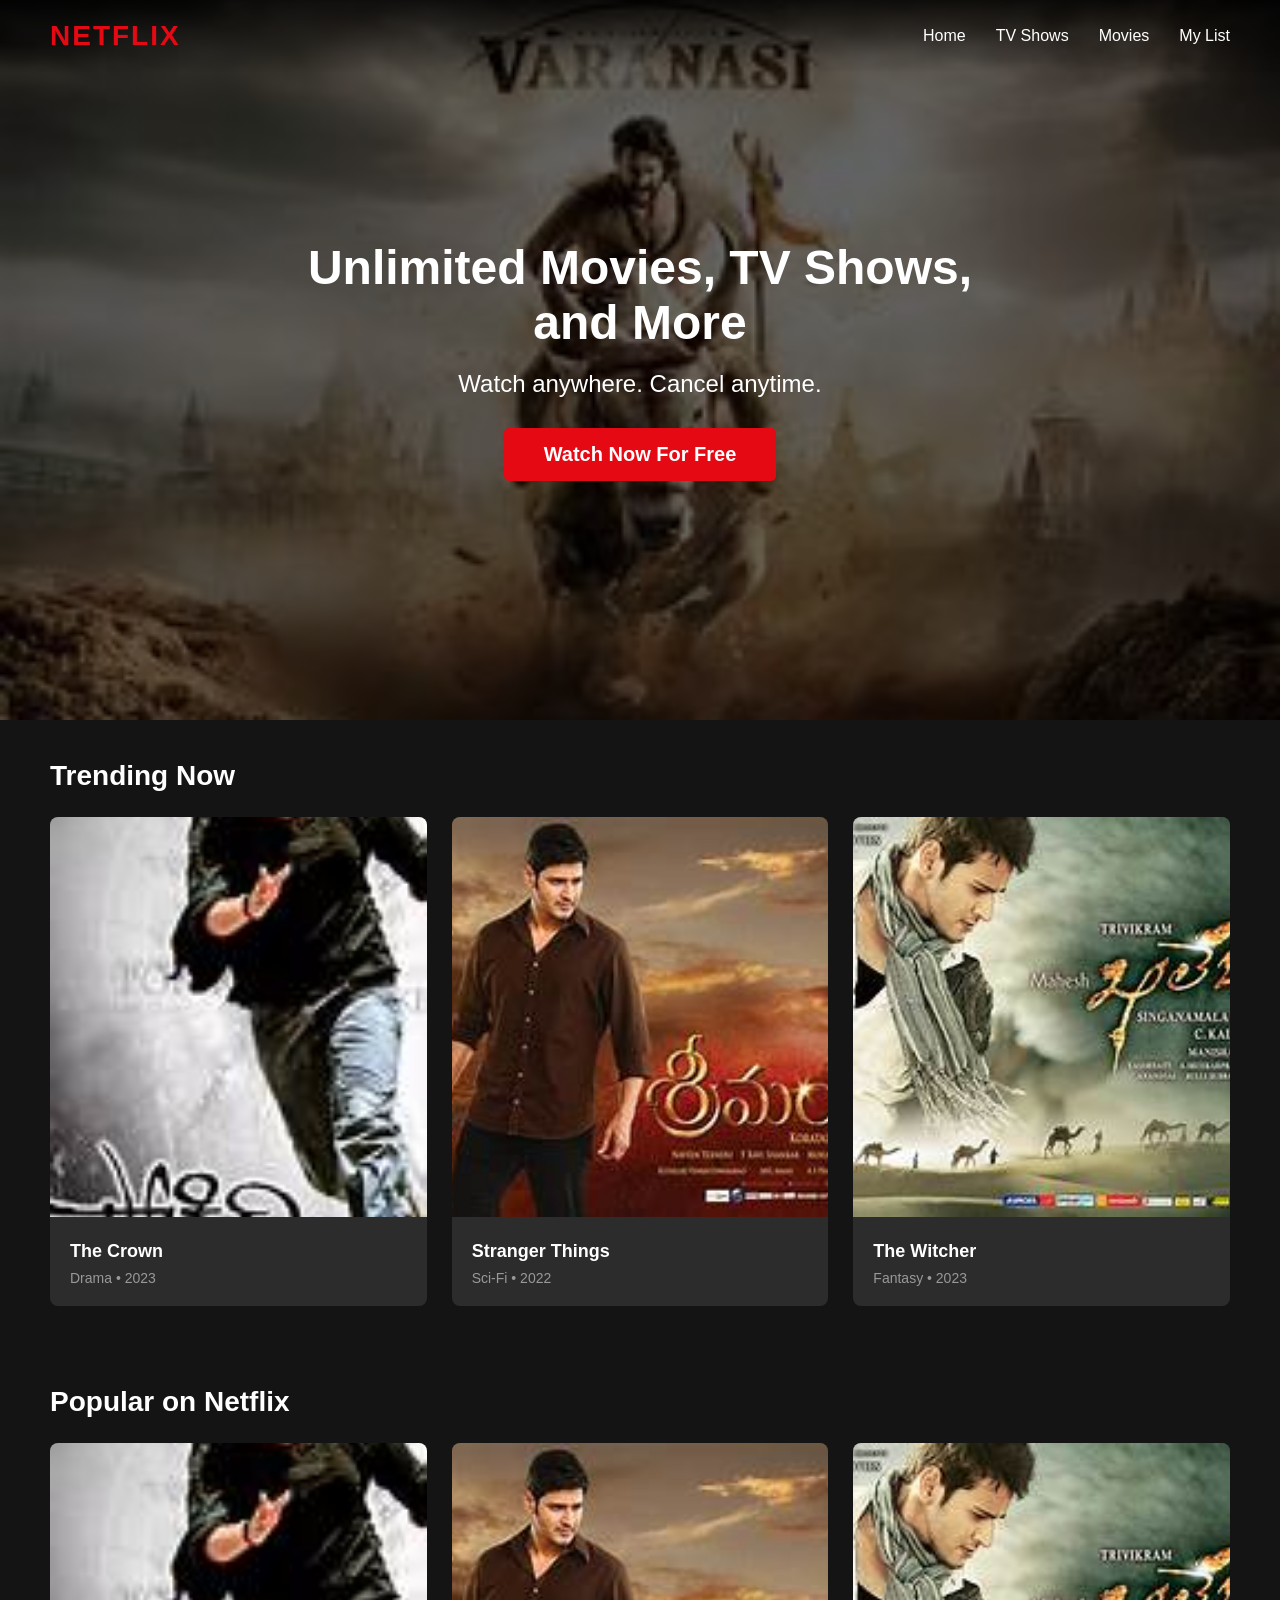
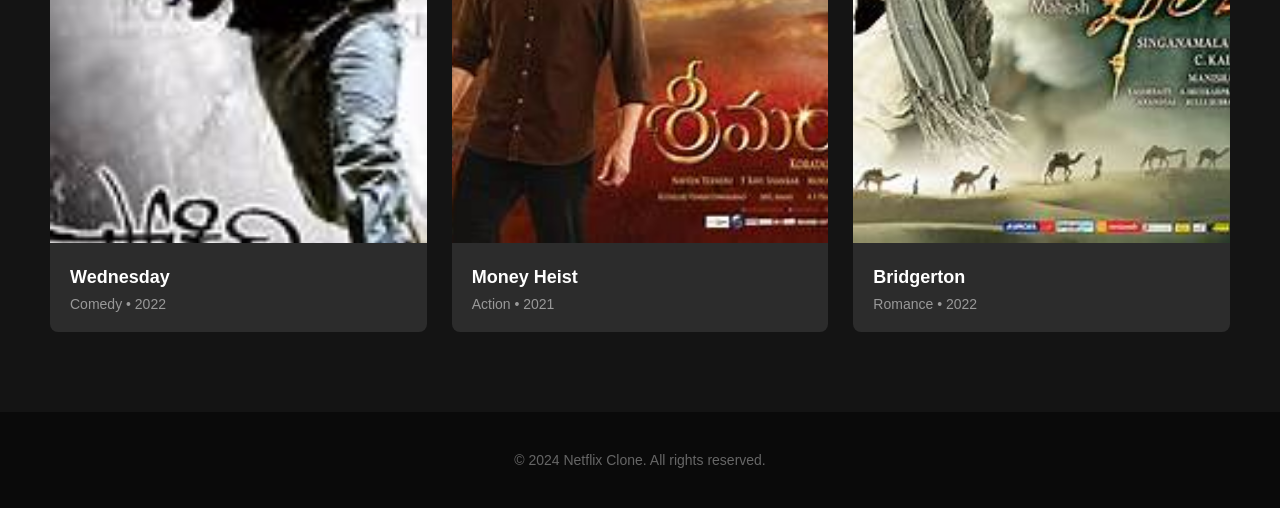
==== src/main/webapp/index.html @ 014ae2ab "coding files added" ====
<!DOCTYPE html>
<html lang="en">
<head>
    <meta charset="UTF-8">
    <meta name="viewport" content="width=device-width, initial-scale=1.0">
    <title>Netflix Clone - Stream Movies & TV Shows</title>
    <link rel="stylesheet" href="styles.css">
</head>
<body>
    <header>
        <nav>
            <div class="logo">
                <h1>NETFLIX</h1>
            </div>
            <div class="nav-links">
                <a href="#">Home</a>
                <a href="#">TV Shows</a>
                <a href="#">Movies</a>
                <a href="#">My List</a>
            </div>
        </nav>
    </header>

    <main>
        <section class="hero">
            <div class="hero-content">
                <h1>Unlimited Movies, TV Shows, and More</h1>
                <p>Watch anywhere. Cancel anytime.</p>
                <button class="cta-button">Watch Now For Free</button>
            </div>
        </section>

        <section class="movie-row">
            <h2>Trending Now</h2>
            <div class="movie-grid">
                <div class="movie-card">
                    <img src="images/movie1.jpg" alt="Movie 1">
                    <div class="movie-info">
                        <h3>The Crown</h3>
                        <p>Drama • 2023</p>
                    </div>
                </div>
                <div class="movie-card">
                    <img src="images/movie2.jpg" alt="Movie 2">
                    <div class="movie-info">
                        <h3>Stranger Things</h3>
                        <p>Sci-Fi • 2022</p>
                    </div>
                </div>
                <div class="movie-card">
                    <img src="images/movie3.jpg" alt="Movie 3">
                    <div class="movie-info">
                        <h3>The Witcher</h3>
                        <p>Fantasy • 2023</p>
                    </div>
                </div>
            </div>
        </section>

        <section class="movie-row">
            <h2>Popular on Netflix</h2>
            <div class="movie-grid">
                <div class="movie-card">
                    <img src="images/movie1.jpg" alt="Movie 1">
                    <div class="movie-info">
                        <h3>Wednesday</h3>
                        <p>Comedy • 2022</p>
                    </div>
                </div>
                <div class="movie-card">
                    <img src="images/movie2.jpg" alt="Movie 2">
                    <div class="movie-info">
                        <h3>Money Heist</h3>
                        <p>Action • 2021</p>
                    </div>
                </div>
                <div class="movie-card">
                    <img src="images/movie3.jpg" alt="Movie 3">
                    <div class="movie-info">
                        <h3>Bridgerton</h3>
                        <p>Romance • 2022</p>
                    </div>
                </div>
            </div>
        </section>
    </main>

    <footer>
        <p>&copy; 2024 Netflix Clone. All rights reserved.</p>
    </footer>
</body>
</html>
---- src/main/webapp/styles.css ----
* {
    margin: 0;
    padding: 0;
    box-sizing: border-box;
}

body {
    font-family: 'Arial', sans-serif;
    background-color: #141414;
    color: #ffffff;
}

header {
    background: linear-gradient(to bottom, rgba(0,0,0,0.8), rgba(0,0,0,0));
    position: fixed;
    width: 100%;
    top: 0;
    z-index: 1000;
}

nav {
    display: flex;
    justify-content: space-between;
    align-items: center;
    padding: 20px 50px;
    max-width: 1400px;
    margin: 0 auto;
}

.logo h1 {
    color: #e50914;
    font-size: 28px;
    letter-spacing: 2px;
}

.nav-links {
    display: flex;
    gap: 30px;
}

.nav-links a {
    color: #ffffff;
    text-decoration: none;
    font-size: 16px;
    transition: color 0.3s;
}

.nav-links a:hover {
    color: #e50914;
}

.hero {
    height: 80vh;
    background: linear-gradient(rgba(0,0,0,0.6), rgba(0,0,0,0.6)), url('images/banner.jpg');
    background-size: cover;
    background-position: center;
    display: flex;
    align-items: center;
    justify-content: center;
    text-align: center;
    margin-top: 0;
}

.hero-content {
    max-width: 800px;
    padding: 20px;
}

.hero-content h1 {
    font-size: 48px;
    margin-bottom: 20px;
}

.hero-content p {
    font-size: 24px;
    margin-bottom: 30px;
}

.cta-button {
    background-color: #e50914;
    color: white;
    border: none;
    padding: 15px 40px;
    font-size: 20px;
    font-weight: bold;
    border-radius: 5px;
    cursor: pointer;
    transition: background-color 0.3s;
}

.cta-button:hover {
    background-color: #f6121d;
    transform: scale(1.05);
}

.movie-row {
    padding: 40px 50px;
}

.movie-row h2 {
    font-size: 28px;
    margin-bottom: 25px;
}

.movie-grid {
    display: grid;
    grid-template-columns: repeat(auto-fit, minmax(300px, 1fr));
    gap: 25px;
    max-width: 1200px;
    margin: 0 auto;
}

.movie-card {
    background-color: #2c2c2c;
    border-radius: 8px;
    overflow: hidden;
    transition: transform 0.3s, box-shadow 0.3s;
    cursor: pointer;
}

.movie-card:hover {
    transform: translateY(-10px);
    box-shadow: 0 10px 20px rgba(0,0,0,0.5);
}

.movie-card img {
    width: 100%;
    height: 400px;
    object-fit: cover;
}

.movie-info {
    padding: 20px;
}

.movie-info h3 {
    font-size: 18px;
    margin-bottom: 8px;
}

.movie-info p {
    color: #999;
    font-size: 14px;
}

footer {
    text-align: center;
    padding: 40px;
    background-color: #0a0a0a;
    margin-top: 40px;
}

footer p {
    color: #666;
    font-size: 14px;
}

@media (max-width: 768px) {
    nav {
        padding: 15px 20px;
    }
    
    .logo h1 {
        font-size: 20px;
    }
    
    .nav-links {
        gap: 15px;
    }
    
    .hero-content h1 {
        font-size: 32px;
    }
    
    .hero-content p {
        font-size: 18px;
    }
    
    .movie-row {
        padding: 20px;
    }
    
    .movie-grid {
        grid-template-columns: 1fr;
    }
}
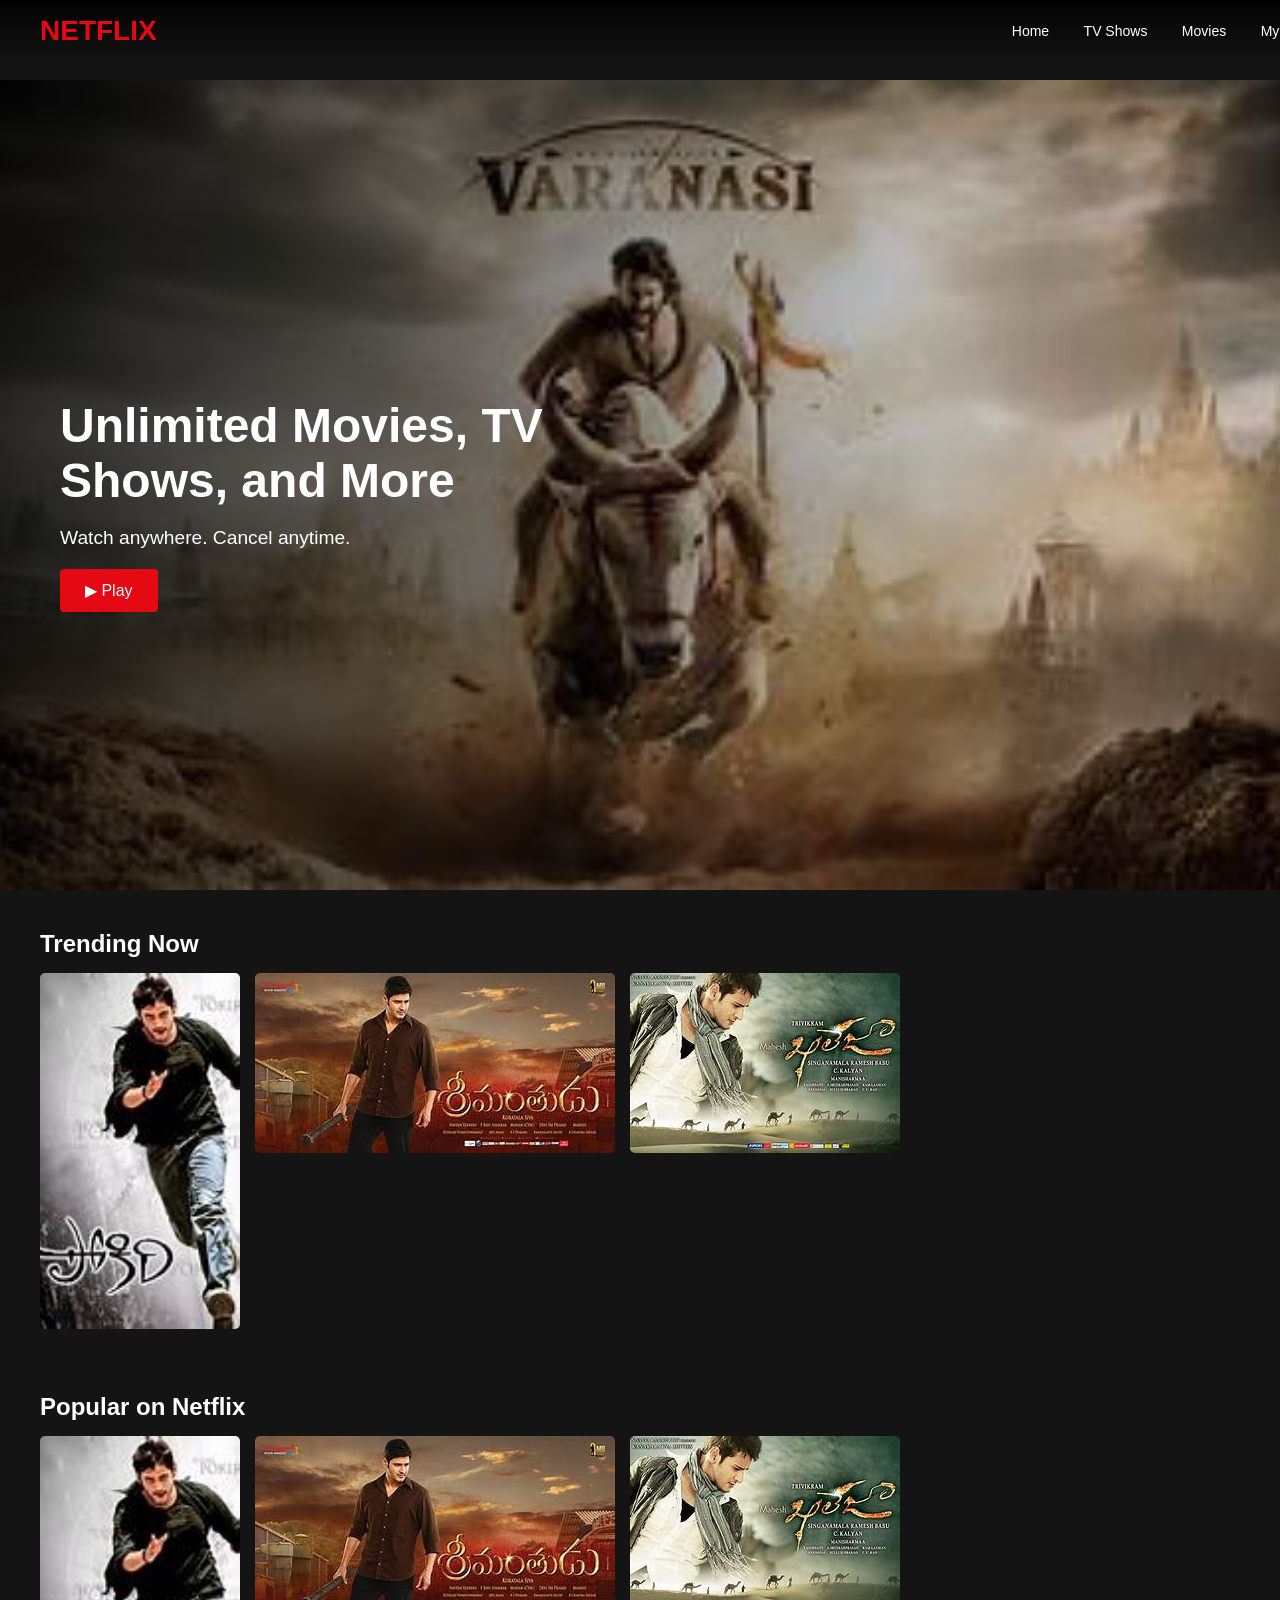
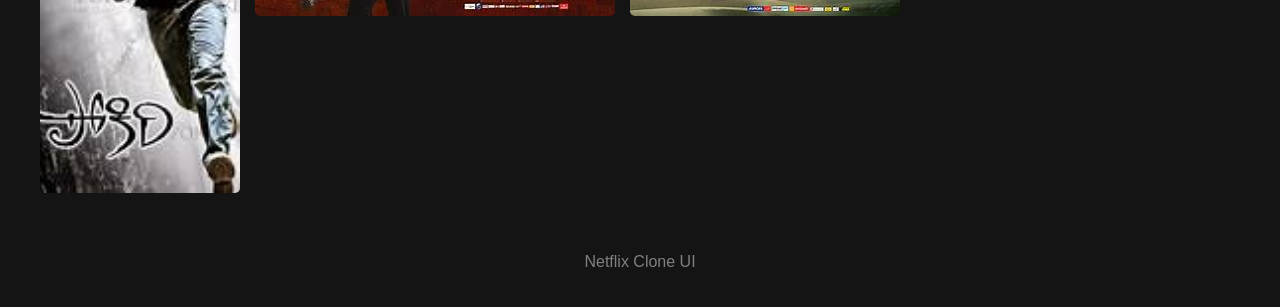
==== commit 3d34a753: "Revamp Netflix Clone UI with new styles and structure Updated the layout and styling of the Netflix " ====
--- a/src/main/webapp/index.html
+++ b/src/main/webapp/index.html
@@ -1,92 +1,216 @@
 <!DOCTYPE html>
 <html lang="en">
 <head>
-    <meta charset="UTF-8">
-    <meta name="viewport" content="width=device-width, initial-scale=1.0">
-    <title>Netflix Clone - Stream Movies & TV Shows</title>
-    <link rel="stylesheet" href="styles.css">
+<meta charset="UTF-8">
+<meta name="viewport" content="width=device-width, initial-scale=1.0">
+<title>Netflix Clone</title>
+
+<style>
+body {
+    margin: 0;
+    font-family: Arial, sans-serif;
+    background-color: #141414;
+    color: white;
+}
+
+/* HEADER */
+header {
+    position: fixed;
+    width: 100%;
+    top: 0;
+    background: linear-gradient(to bottom, rgba(0,0,0,0.9), transparent);
+    padding: 15px 40px;
+    z-index: 1000;
+}
+
+nav {
+    display: flex;
+    justify-content: space-between;
+    align-items: center;
+}
+
+.logo h1 {
+    color: #e50914;
+    margin: 0;
+    font-size: 28px;
+}
+
+.nav-links a {
+    color: white;
+    margin: 0 15px;
+    text-decoration: none;
+    font-size: 14px;
+}
+
+/* HERO */
+.hero {
+    height: 90vh;
+    background: linear-gradient(to right, rgba(0,0,0,0.8), transparent),
+                url('images/banner.jpg') center/cover no-repeat;
+    display: flex;
+    align-items: center;
+    padding: 0 60px;
+}
+
+.hero-content {
+    max-width: 500px;
+}
+
+.hero h1 {
+    font-size: 3rem;
+    margin-bottom: 10px;
+}
+
+.hero p {
+    font-size: 1.2rem;
+    margin-bottom: 20px;
+}
+
+.cta-button {
+    background-color: #e50914;
+    border: none;
+    padding: 12px 25px;
+    color: white;
+    font-size: 16px;
+    cursor: pointer;
+    border-radius: 4px;
+}
+
+.cta-button:hover {
+    background-color: #f40612;
+}
+
+/* MOVIE ROW */
+.movie-row {
+    padding: 20px 40px;
+}
+
+.movie-row h2 {
+    margin-bottom: 15px;
+}
+
+/* HORIZONTAL SCROLL */
+.movie-grid {
+    display: flex;
+    gap: 15px;
+    overflow-x: auto;
+}
+
+.movie-grid::-webkit-scrollbar {
+    display: none;
+}
+
+/* CARD */
+.movie-card {
+    min-width: 200px;
+    position: relative;
+    transition: transform 0.3s ease;
+}
+
+.movie-card img {
+    width: 100%;
+    border-radius: 5px;
+}
+
+/* HOVER EFFECT */
+.movie-card:hover {
+    transform: scale(1.1);
+}
+
+.movie-card::after {
+    content: '';
+    position: absolute;
+    top: 0;
+    left: 0;
+    width: 100%;
+    height: 100%;
+    background: linear-gradient(to top, rgba(0,0,0,0.7), transparent);
+    opacity: 0;
+    transition: 0.3s;
+}
+
+.movie-card:hover::after {
+    opacity: 1;
+}
+
+/* FOOTER */
+footer {
+    text-align: center;
+    padding: 20px;
+    color: gray;
+}
+
+/* MAIN SPACING */
+main {
+    padding-top: 80px;
+}
+</style>
 </head>
+
 <body>
-    <header>
-        <nav>
-            <div class="logo">
-                <h1>NETFLIX</h1>
-            </div>
-            <div class="nav-links">
-                <a href="#">Home</a>
-                <a href="#">TV Shows</a>
-                <a href="#">Movies</a>
-                <a href="#">My List</a>
-            </div>
-        </nav>
-    </header>
-
-    <main>
-        <section class="hero">
-            <div class="hero-content">
-                <h1>Unlimited Movies, TV Shows, and More</h1>
-                <p>Watch anywhere. Cancel anytime.</p>
-                <button class="cta-button">Watch Now For Free</button>
-            </div>
-        </section>
-
-        <section class="movie-row">
-            <h2>Trending Now</h2>
-            <div class="movie-grid">
-                <div class="movie-card">
-                    <img src="images/movie1.jpg" alt="Movie 1">
-                    <div class="movie-info">
-                        <h3>The Crown</h3>
-                        <p>Drama • 2023</p>
-                    </div>
-                </div>
-                <div class="movie-card">
-                    <img src="images/movie2.jpg" alt="Movie 2">
-                    <div class="movie-info">
-                        <h3>Stranger Things</h3>
-                        <p>Sci-Fi • 2022</p>
-                    </div>
-                </div>
-                <div class="movie-card">
-                    <img src="images/movie3.jpg" alt="Movie 3">
-                    <div class="movie-info">
-                        <h3>The Witcher</h3>
-                        <p>Fantasy • 2023</p>
-                    </div>
-                </div>
-            </div>
-        </section>
-
-        <section class="movie-row">
-            <h2>Popular on Netflix</h2>
-            <div class="movie-grid">
-                <div class="movie-card">
-                    <img src="images/movie1.jpg" alt="Movie 1">
-                    <div class="movie-info">
-                        <h3>Wednesday</h3>
-                        <p>Comedy • 2022</p>
-                    </div>
-                </div>
-                <div class="movie-card">
-                    <img src="images/movie2.jpg" alt="Movie 2">
-                    <div class="movie-info">
-                        <h3>Money Heist</h3>
-                        <p>Action • 2021</p>
-                    </div>
-                </div>
-                <div class="movie-card">
-                    <img src="images/movie3.jpg" alt="Movie 3">
-                    <div class="movie-info">
-                        <h3>Bridgerton</h3>
-                        <p>Romance • 2022</p>
-                    </div>
-                </div>
-            </div>
-        </section>
-    </main>
-
-    <footer>
-        <p>&copy; 2024 Netflix Clone. All rights reserved.</p>
-    </footer>
+
+<header>
+    <nav>
+        <div class="logo">
+            <h1>NETFLIX</h1>
+        </div>
+        <div class="nav-links">
+            <a href="#">Home</a>
+            <a href="#">TV Shows</a>
+            <a href="#">Movies</a>
+            <a href="#">My List</a>
+        </div>
+    </nav>
+</header>
+
+<main>
+
+<!-- HERO SECTION -->
+<section class="hero">
+    <div class="hero-content">
+        <h1>Unlimited Movies, TV Shows, and More</h1>
+        <p>Watch anywhere. Cancel anytime.</p>
+        <button class="cta-button">▶ Play</button>
+    </div>
+</section>
+
+<!-- TRENDING -->
+<section class="movie-row">
+    <h2>Trending Now</h2>
+    <div class="movie-grid">
+        <div class="movie-card">
+            <img src="images/movie1.jpg" alt="Movie 1">
+        </div>
+        <div class="movie-card">
+            <img src="images/movie2.jpg" alt="Movie 2">
+        </div>
+        <div class="movie-card">
+            <img src="images/movie3.jpg" alt="Movie 3">
+        </div>
+    </div>
+</section>
+
+<!-- POPULAR -->
+<section class="movie-row">
+    <h2>Popular on Netflix</h2>
+    <div class="movie-grid">
+        <div class="movie-card">
+            <img src="images/movie1.jpg" alt="Movie 1">
+        </div>
+        <div class="movie-card">
+            <img src="images/movie2.jpg" alt="Movie 2">
+        </div>
+        <div class="movie-card">
+            <img src="images/movie3.jpg" alt="Movie 3">
+        </div>
+    </div>
+</section>
+
+</main>
+
+<footer>
+    <p>Netflix Clone UI</p>
+</footer>
+
 </body>
 </html>
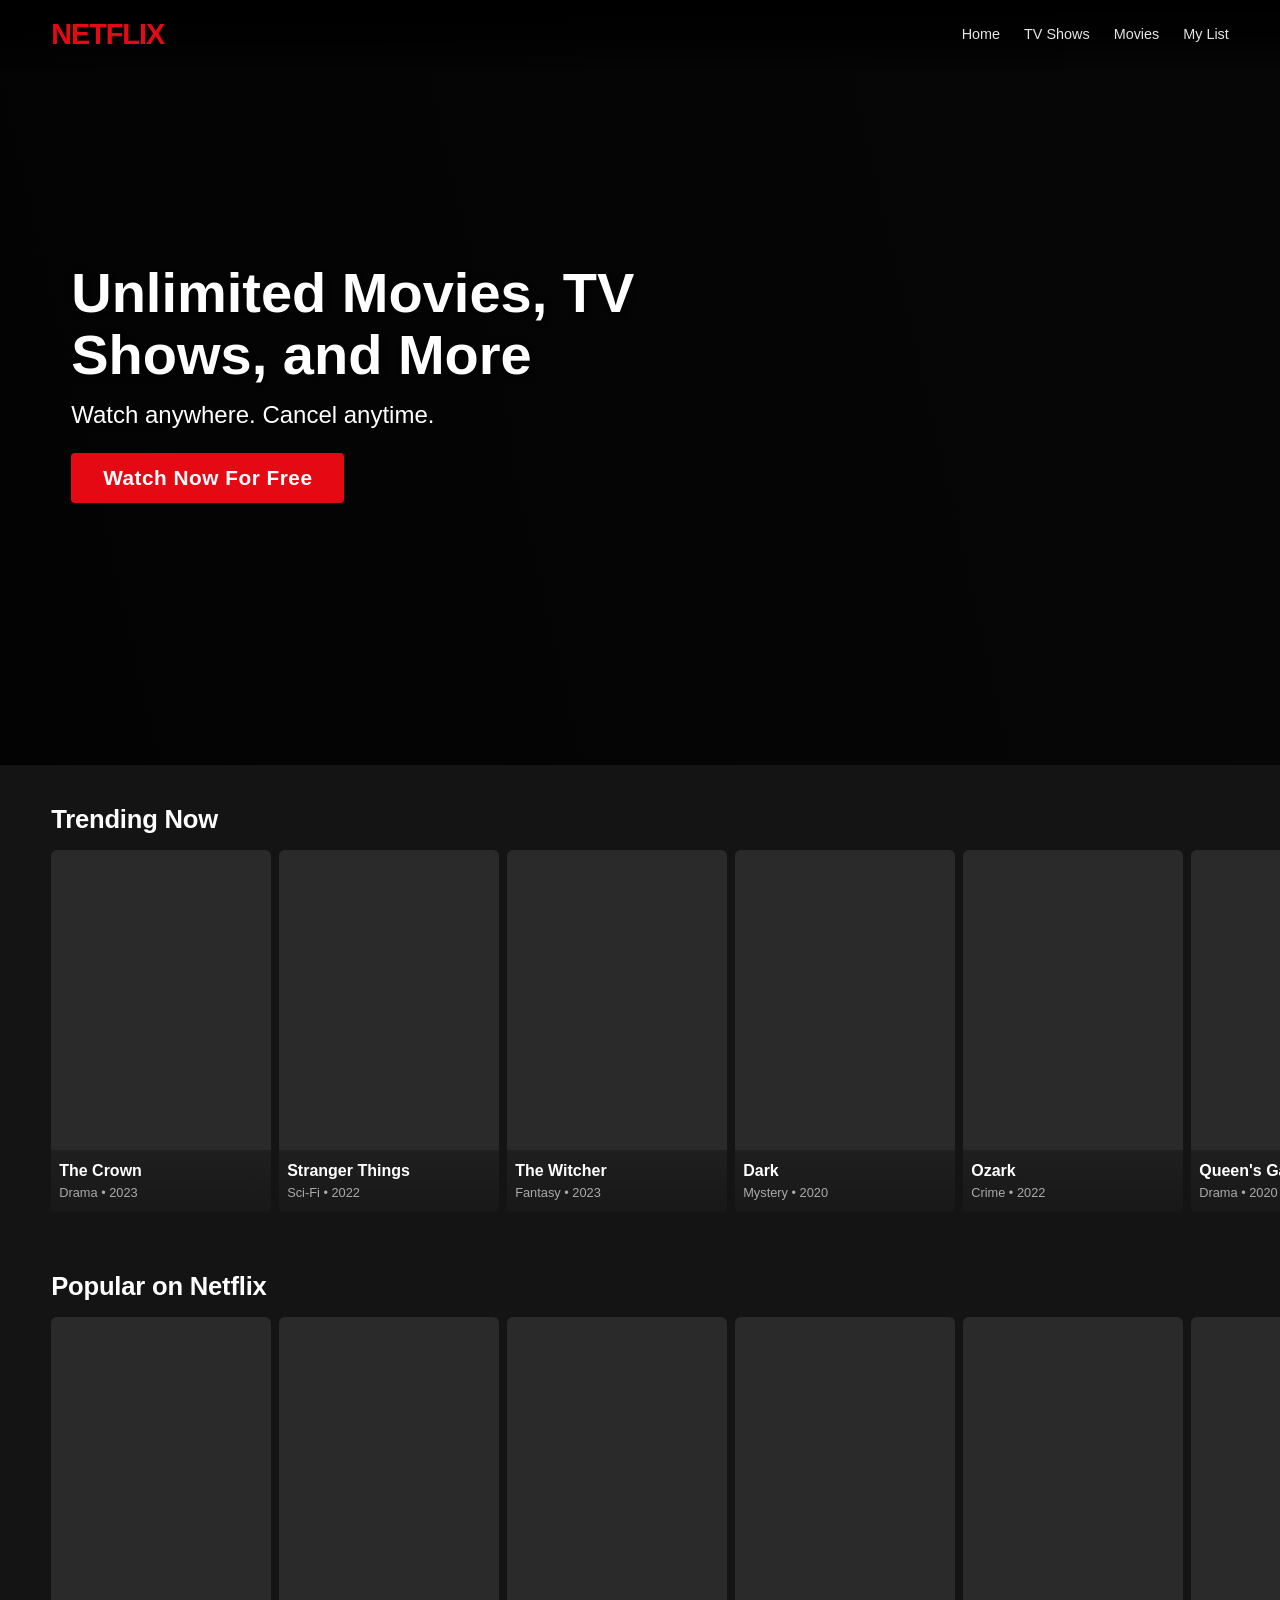
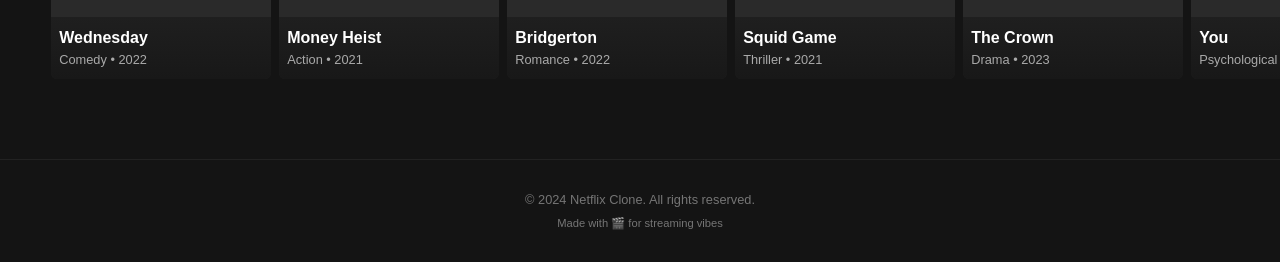
==== commit 50e15a1e: "Update index.html" ====
--- a/src/main/webapp/index.html
+++ b/src/main/webapp/index.html
@@ -1,152 +1,339 @@
 <!DOCTYPE html>
 <html lang="en">
 <head>
-<meta charset="UTF-8">
-<meta name="viewport" content="width=device-width, initial-scale=1.0">
-<title>Netflix Clone</title>
-
-<style>
-body {
-    margin: 0;
-    font-family: Arial, sans-serif;
-    background-color: #141414;
-    color: white;
-}
-
-/* HEADER */
-header {
-    position: fixed;
-    width: 100%;
-    top: 0;
-    background: linear-gradient(to bottom, rgba(0,0,0,0.9), transparent);
-    padding: 15px 40px;
-    z-index: 1000;
-}
-
-nav {
-    display: flex;
-    justify-content: space-between;
-    align-items: center;
-}
-
-.logo h1 {
-    color: #e50914;
-    margin: 0;
-    font-size: 28px;
-}
-
-.nav-links a {
-    color: white;
-    margin: 0 15px;
-    text-decoration: none;
-    font-size: 14px;
-}
-
-/* HERO */
-.hero {
-    height: 90vh;
-    background: linear-gradient(to right, rgba(0,0,0,0.8), transparent),
-                url('images/banner.jpg') center/cover no-repeat;
-    display: flex;
-    align-items: center;
-    padding: 0 60px;
-}
-
-.hero-content {
-    max-width: 500px;
-}
-
-.hero h1 {
-    font-size: 3rem;
-    margin-bottom: 10px;
-}
-
-.hero p {
-    font-size: 1.2rem;
-    margin-bottom: 20px;
-}
-
-.cta-button {
-    background-color: #e50914;
-    border: none;
-    padding: 12px 25px;
-    color: white;
-    font-size: 16px;
-    cursor: pointer;
-    border-radius: 4px;
-}
-
-.cta-button:hover {
-    background-color: #f40612;
-}
-
-/* MOVIE ROW */
-.movie-row {
-    padding: 20px 40px;
-}
-
-.movie-row h2 {
-    margin-bottom: 15px;
-}
-
-/* HORIZONTAL SCROLL */
-.movie-grid {
-    display: flex;
-    gap: 15px;
-    overflow-x: auto;
-}
-
-.movie-grid::-webkit-scrollbar {
-    display: none;
-}
-
-/* CARD */
-.movie-card {
-    min-width: 200px;
-    position: relative;
-    transition: transform 0.3s ease;
-}
-
-.movie-card img {
-    width: 100%;
-    border-radius: 5px;
-}
-
-/* HOVER EFFECT */
-.movie-card:hover {
-    transform: scale(1.1);
-}
-
-.movie-card::after {
-    content: '';
-    position: absolute;
-    top: 0;
-    left: 0;
-    width: 100%;
-    height: 100%;
-    background: linear-gradient(to top, rgba(0,0,0,0.7), transparent);
-    opacity: 0;
-    transition: 0.3s;
-}
-
-.movie-card:hover::after {
-    opacity: 1;
-}
-
-/* FOOTER */
-footer {
-    text-align: center;
-    padding: 20px;
-    color: gray;
-}
-
-/* MAIN SPACING */
-main {
-    padding-top: 80px;
-}
-</style>
+    <meta charset="UTF-8">
+    <meta name="viewport" content="width=device-width, initial-scale=1.0, user-scalable=no">
+    <title>Netflix Clone - Stream Movies & TV Shows</title>
+    <style>
+        * {
+            margin: 0;
+            padding: 0;
+            box-sizing: border-box;
+        }
+
+        body {
+            background-color: #141414;
+            font-family: 'Netflix Sans', 'Helvetica Neue', Helvetica, Arial, sans-serif;
+            color: #fff;
+            overflow-x: hidden;
+        }
+
+        /* Custom scrollbar - Netflix style */
+        ::-webkit-scrollbar {
+            width: 8px;
+            height: 8px;
+        }
+
+        ::-webkit-scrollbar-track {
+            background: #222;
+        }
+
+        ::-webkit-scrollbar-thumb {
+            background: #555;
+            border-radius: 4px;
+        }
+
+        ::-webkit-scrollbar-thumb:hover {
+            background: #777;
+        }
+
+        /* Header / Navbar */
+        header {
+            position: fixed;
+            top: 0;
+            width: 100%;
+            z-index: 100;
+            background: linear-gradient(to bottom, rgba(0,0,0,0.9) 0%, rgba(0,0,0,0.7) 50%, transparent 100%);
+            transition: background-color 0.3s ease;
+            padding: 0 4%;
+        }
+
+        nav {
+            display: flex;
+            justify-content: space-between;
+            align-items: center;
+            height: 68px;
+        }
+
+        .logo h1 {
+            font-size: 1.8rem;
+            font-weight: 700;
+            letter-spacing: -1px;
+            color: #e50914;
+            text-transform: uppercase;
+            cursor: pointer;
+            transition: transform 0.1s ease;
+        }
+
+        .logo h1:hover {
+            transform: scale(1.02);
+        }
+
+        .nav-links {
+            display: flex;
+            gap: 1.5rem;
+            align-items: center;
+        }
+
+        .nav-links a {
+            color: #e5e5e5;
+            text-decoration: none;
+            font-size: 0.9rem;
+            font-weight: 500;
+            transition: color 0.2s ease;
+        }
+
+        .nav-links a:hover {
+            color: #b3b3b3;
+        }
+
+        /* HERO SECTION with banner.jpg */
+        .hero {
+            position: relative;
+            height: 85vh;
+            min-height: 550px;
+            background: linear-gradient(77deg, rgba(0,0,0,0.85) 0%, rgba(0,0,0,0.6) 50%, rgba(0,0,0,0.4) 100%);
+            margin-bottom: 20px;
+            display: flex;
+            align-items: center;
+        }
+
+        /* Background Image from banner.jpg */
+        .hero-bg {
+            position: absolute;
+            top: 0;
+            left: 0;
+            width: 100%;
+            height: 100%;
+            z-index: -2;
+            object-fit: cover;
+            object-position: top center;
+        }
+
+        /* Overlay gradient for better text readability */
+        .hero::before {
+            content: '';
+            position: absolute;
+            top: 0;
+            left: 0;
+            width: 100%;
+            height: 100%;
+            background: linear-gradient(0deg, #141414 0%, transparent 30%, transparent 70%, #141414 100%);
+            z-index: -1;
+        }
+
+        .hero-content {
+            max-width: 650px;
+            margin-left: 4%;
+            padding: 0 20px;
+            z-index: 2;
+            animation: fadeInUp 0.8s ease-out;
+        }
+
+        .hero-content h1 {
+            font-size: 3.5rem;
+            font-weight: 800;
+            text-shadow: 2px 2px 4px rgba(0,0,0,0.5);
+            margin-bottom: 1rem;
+            line-height: 1.1;
+        }
+
+        .hero-content p {
+            font-size: 1.5rem;
+            font-weight: 400;
+            text-shadow: 1px 1px 2px rgba(0,0,0,0.5);
+            margin-bottom: 1.5rem;
+        }
+
+        .cta-button {
+            background-color: #e50914;
+            border: none;
+            color: white;
+            font-size: 1.3rem;
+            font-weight: 600;
+            padding: 0.8rem 2rem;
+            border-radius: 4px;
+            cursor: pointer;
+            transition: all 0.2s ease;
+            box-shadow: 0 1px 0 rgba(0,0,0,0.2);
+            letter-spacing: 0.5px;
+        }
+
+        .cta-button:hover {
+            background-color: #f40612;
+            transform: scale(1.02);
+        }
+
+        /* Movie Rows */
+        .movie-row {
+            margin: 40px 0 30px 0;
+            padding-left: 4%;
+            position: relative;
+        }
+
+        .movie-row h2 {
+            font-size: 1.6rem;
+            font-weight: 600;
+            margin-bottom: 1rem;
+            letter-spacing: -0.2px;
+        }
+
+        /* Horizontal scroll grid – real netflix style: overflow scroll */
+        .movie-grid {
+            display: flex;
+            gap: 8px;
+            overflow-x: auto;
+            scroll-behavior: smooth;
+            padding-bottom: 20px;
+            cursor: grab;
+            scrollbar-width: thin;
+        }
+
+        .movie-grid::-webkit-scrollbar {
+            height: 6px;
+        }
+
+        .movie-grid:active {
+            cursor: grabbing;
+        }
+
+        .movie-card {
+            flex: 0 0 auto;
+            width: 220px;
+            transition: transform 0.3s ease, box-shadow 0.2s;
+            border-radius: 6px;
+            overflow: hidden;
+            background-color: #1f1f1f;
+            cursor: pointer;
+            position: relative;
+        }
+
+        .movie-card:hover {
+            transform: scale(1.05);
+            z-index: 10;
+            box-shadow: 0 10px 20px rgba(0,0,0,0.5);
+        }
+
+        .movie-card img {
+            width: 100%;
+            height: 300px;
+            object-fit: cover;
+            display: block;
+            transition: opacity 0.2s;
+        }
+
+        .movie-card:hover img {
+            opacity: 0.9;
+        }
+
+        .movie-info {
+            padding: 12px 8px;
+            background: linear-gradient(to top, #181818, #1f1f1f);
+        }
+
+        .movie-info h3 {
+            font-size: 1rem;
+            font-weight: 600;
+            margin-bottom: 5px;
+            white-space: nowrap;
+            overflow: hidden;
+            text-overflow: ellipsis;
+        }
+
+        .movie-info p {
+            font-size: 0.8rem;
+            color: #aaa;
+        }
+
+        /* second row slight margin top */
+        .movie-row:last-of-type {
+            margin-bottom: 60px;
+        }
+
+        /* footer */
+        footer {
+            border-top: 1px solid #222;
+            padding: 2rem 4%;
+            text-align: center;
+            color: #757575;
+            font-size: 0.8rem;
+            background-color: #141414;
+        }
+
+        /* Animation */
+        @keyframes fadeInUp {
+            from {
+                opacity: 0;
+                transform: translateY(30px);
+            }
+            to {
+                opacity: 1;
+                transform: translateY(0);
+            }
+        }
+
+        /* Responsive tweaks */
+        @media (max-width: 768px) {
+            .hero {
+                height: 70vh;
+                min-height: 480px;
+            }
+            .hero-content h1 {
+                font-size: 2rem;
+            }
+            .hero-content p {
+                font-size: 1.1rem;
+            }
+            .cta-button {
+                font-size: 1rem;
+                padding: 0.6rem 1.2rem;
+            }
+            .movie-card {
+                width: 160px;
+            }
+            .movie-card img {
+                height: 220px;
+            }
+            .nav-links {
+                gap: 1rem;
+            }
+            .nav-links a {
+                font-size: 0.8rem;
+            }
+            .logo h1 {
+                font-size: 1.4rem;
+            }
+        }
+
+        @media (max-width: 480px) {
+            .hero-content h1 {
+                font-size: 1.6rem;
+            }
+            .hero-content p {
+                font-size: 0.9rem;
+            }
+            .movie-card {
+                width: 140px;
+            }
+            .movie-card img {
+                height: 190px;
+            }
+            .movie-info h3 {
+                font-size: 0.8rem;
+            }
+        }
+
+        /* Hover effect for cta btn */
+        .cta-button:active {
+            transform: scale(0.98);
+        }
+
+        /* smooth loading for images fallback */
+        img {
+            background: #2a2a2a;
+        }
+    </style>
 </head>
-
 <body>
 
 <header>
@@ -164,53 +351,215 @@
 </header>
 
 <main>
-
-<!-- HERO SECTION -->
-<section class="hero">
-    <div class="hero-content">
-        <h1>Unlimited Movies, TV Shows, and More</h1>
-        <p>Watch anywhere. Cancel anytime.</p>
-        <button class="cta-button">▶ Play</button>
-    </div>
-</section>
-
-<!-- TRENDING -->
-<section class="movie-row">
-    <h2>Trending Now</h2>
-    <div class="movie-grid">
-        <div class="movie-card">
-            <img src="images/movie1.jpg" alt="Movie 1">
+    <!-- Hero Section with banner.jpg as background image -->
+    <section class="hero">
+        <img class="hero-bg" src="src/main/images/banner.jpg" alt="Netflix Banner" onerror="this.onerror=null; this.style.display='none'; document.querySelector('.hero').style.backgroundColor='#0a0a0a';">
+        <div class="hero-content">
+            <h1>Unlimited Movies, TV Shows, and More</h1>
+            <p>Watch anywhere. Cancel anytime.</p>
+            <button class="cta-button">Watch Now For Free</button>
         </div>
-        <div class="movie-card">
-            <img src="images/movie2.jpg" alt="Movie 2">
+    </section>
+
+    <!-- Trending Now Row -->
+    <section class="movie-row">
+        <h2>Trending Now</h2>
+        <div class="movie-grid" id="trendingGrid">
+            <!-- Card 1: The Crown with movie1.jpg -->
+            <div class="movie-card">
+                <img src="src/main/images/movie1.jpg" alt="The Crown" loading="lazy" onerror="this.src='https://via.placeholder.com/300x450?text=The+Crown'">
+                <div class="movie-info">
+                    <h3>The Crown</h3>
+                    <p>Drama • 2023</p>
+                </div>
+            </div>
+            <!-- Card 2: Stranger Things with movie2.jpg -->
+            <div class="movie-card">
+                <img src="src/main/images/movie2.jpg" alt="Stranger Things" loading="lazy" onerror="this.src='https://via.placeholder.com/300x450?text=Stranger+Things'">
+                <div class="movie-info">
+                    <h3>Stranger Things</h3>
+                    <p>Sci-Fi • 2022</p>
+                </div>
+            </div>
+            <!-- Card 3: The Witcher with movie3.jpg -->
+            <div class="movie-card">
+                <img src="src/main/images/movie3.jpg" alt="The Witcher" loading="lazy" onerror="this.src='https://via.placeholder.com/300x450?text=The+Witcher'">
+                <div class="movie-info">
+                    <h3>The Witcher</h3>
+                    <p>Fantasy • 2023</p>
+                </div>
+            </div>
+            <!-- Extra cards to simulate real Netflix horizontal scroll (more realistic) -->
+            <div class="movie-card">
+                <img src="src/main/images/movie1.jpg" alt="Dark" loading="lazy" onerror="this.src='https://via.placeholder.com/300x450?text=Dark'">
+                <div class="movie-info">
+                    <h3>Dark</h3>
+                    <p>Mystery • 2020</p>
+                </div>
+            </div>
+            <div class="movie-card">
+                <img src="src/main/images/movie2.jpg" alt="Ozark" loading="lazy" onerror="this.src='https://via.placeholder.com/300x450?text=Ozark'">
+                <div class="movie-info">
+                    <h3>Ozark</h3>
+                    <p>Crime • 2022</p>
+                </div>
+            </div>
+            <div class="movie-card">
+                <img src="src/main/images/movie3.jpg" alt="The Queen's Gambit" loading="lazy" onerror="this.src='https://via.placeholder.com/300x450?text=Queen+Gambit'">
+                <div class="movie-info">
+                    <h3>Queen's Gambit</h3>
+                    <p>Drama • 2020</p>
+                </div>
+            </div>
         </div>
-        <div class="movie-card">
-            <img src="images/movie3.jpg" alt="Movie 3">
+    </section>
+
+    <!-- Popular on Netflix Row -->
+    <section class="movie-row">
+        <h2>Popular on Netflix</h2>
+        <div class="movie-grid" id="popularGrid">
+            <!-- Wednesday with movie1.jpg (as per requirement but show Wednesday) -->
+            <div class="movie-card">
+                <img src="src/main/images/movie1.jpg" alt="Wednesday" loading="lazy" onerror="this.src='https://via.placeholder.com/300x450?text=Wednesday'">
+                <div class="movie-info">
+                    <h3>Wednesday</h3>
+                    <p>Comedy • 2022</p>
+                </div>
+            </div>
+            <!-- Money Heist with movie2.jpg -->
+            <div class="movie-card">
+                <img src="src/main/images/movie2.jpg" alt="Money Heist" loading="lazy" onerror="this.src='https://via.placeholder.com/300x450?text=Money+Heist'">
+                <div class="movie-info">
+                    <h3>Money Heist</h3>
+                    <p>Action • 2021</p>
+                </div>
+            </div>
+            <!-- Bridgerton with movie3.jpg -->
+            <div class="movie-card">
+                <img src="src/main/images/movie3.jpg" alt="Bridgerton" loading="lazy" onerror="this.src='https://via.placeholder.com/300x450?text=Bridgerton'">
+                <div class="movie-info">
+                    <h3>Bridgerton</h3>
+                    <p>Romance • 2022</p>
+                </div>
+            </div>
+            <!-- extra popular titles to enhance netflix-like scroll -->
+            <div class="movie-card">
+                <img src="src/main/images/movie2.jpg" alt="Squid Game" loading="lazy" onerror="this.src='https://via.placeholder.com/300x450?text=Squid+Game'">
+                <div class="movie-info">
+                    <h3>Squid Game</h3>
+                    <p>Thriller • 2021</p>
+                </div>
+            </div>
+            <div class="movie-card">
+                <img src="src/main/images/movie3.jpg" alt="The Crown" loading="lazy" onerror="this.src='https://via.placeholder.com/300x450?text=The+Crown'">
+                <div class="movie-info">
+                    <h3>The Crown</h3>
+                    <p>Drama • 2023</p>
+                </div>
+            </div>
+            <div class="movie-card">
+                <img src="src/main/images/movie1.jpg" alt="You" loading="lazy" onerror="this.src='https://via.placeholder.com/300x450?text=You'">
+                <div class="movie-info">
+                    <h3>You</h3>
+                    <p>Psychological • 2023</p>
+                </div>
+            </div>
         </div>
-    </div>
-</section>
-
-<!-- POPULAR -->
-<section class="movie-row">
-    <h2>Popular on Netflix</h2>
-    <div class="movie-grid">
-        <div class="movie-card">
-            <img src="images/movie1.jpg" alt="Movie 1">
-        </div>
-        <div class="movie-card">
-            <img src="images/movie2.jpg" alt="Movie 2">
-        </div>
-        <div class="movie-card">
-            <img src="images/movie3.jpg" alt="Movie 3">
-        </div>
-    </div>
-</section>
-
+    </section>
 </main>
 
 <footer>
-    <p>Netflix Clone UI</p>
+    <p>&copy; 2024 Netflix Clone. All rights reserved.</p>
+    <p style="margin-top: 10px; font-size: 0.7rem;">Made with 🎬 for streaming vibes</p>
 </footer>
 
+<!-- optional small script for slider grab effect & header transparency on scroll (Netflix style) -->
+<script>
+    (function() {
+        // 1) Header background darken on scroll (Netflix effect)
+        const header = document.querySelector('header');
+        window.addEventListener('scroll', () => {
+            if (window.scrollY > 50) {
+                header.style.backgroundColor = '#141414';
+                header.style.backgroundImage = 'none';
+            } else {
+                header.style.backgroundColor = 'transparent';
+                header.style.backgroundImage = 'linear-gradient(to bottom, rgba(0,0,0,0.9) 0%, rgba(0,0,0,0.7) 50%, transparent 100%)';
+            }
+        });
+        
+        // 2) Grab-to-scroll functionality for horizontal movie rows (Netflix-like drag)
+        const sliders = document.querySelectorAll('.movie-grid');
+        
+        sliders.forEach(slider => {
+            let isDown = false;
+            let startX;
+            let scrollLeft;
+            
+            slider.addEventListener('mousedown', (e) => {
+                isDown = true;
+                slider.style.cursor = 'grabbing';
+                startX = e.pageX - slider.offsetLeft;
+                scrollLeft = slider.scrollLeft;
+                e.preventDefault();
+            });
+            
+            slider.addEventListener('mouseleave', () => {
+                isDown = false;
+                slider.style.cursor = 'grab';
+            });
+            
+            slider.addEventListener('mouseup', () => {
+                isDown = false;
+                slider.style.cursor = 'grab';
+            });
+            
+            slider.addEventListener('mousemove', (e) => {
+                if (!isDown) return;
+                e.preventDefault();
+                const x = e.pageX - slider.offsetLeft;
+                const walk = (x - startX) * 1.5; // scroll speed multiplier
+                slider.scrollLeft = scrollLeft - walk;
+            });
+            
+            slider.style.cursor = 'grab';
+        });
+        
+        // 3) Add click effect on movie cards (optional, just for demo)
+        const cards = document.querySelectorAll('.movie-card');
+        cards.forEach(card => {
+            card.addEventListener('click', () => {
+                const title = card.querySelector('.movie-info h3')?.innerText || 'Movie';
+                console.log(`Clicked on ${title} - playing soon!`);
+                // subtle alert-free experience - you could enhance with modal, but we mimic netflix selection
+                // For UI flair, just a ripple style but we keep clean
+            });
+        });
+        
+        // 4) small protection: ensure banner image path works, but in case banner.jpg not exist, we add backup color
+        const bannerImg = document.querySelector('.hero-bg');
+        if (bannerImg) {
+            bannerImg.addEventListener('error', function() {
+                this.style.display = 'none';
+                const heroSection = document.querySelector('.hero');
+                if (heroSection) {
+                    heroSection.style.background = 'linear-gradient(77deg, rgba(0,0,0,0.85) 0%, rgba(0,0,0,0.7) 100%), url(https://assets.nflxext.com/ffe/siteui/vlv3/9d3533b2-3e7d-4b4d-b7b2-5c45d3e9e9b6/hero-background.jpg)';
+                    heroSection.style.backgroundSize = 'cover';
+                    heroSection.style.backgroundPosition = 'center';
+                }
+            });
+        }
+        
+        // 5) intersect observer for subtle lazy feel but images already lazy, fine.
+        // Additional feature: add top gradient fix
+        window.dispatchEvent(new Event('scroll'));
+    })();
+</script>
+
+<!-- Note: images are loaded from "src/main/images/" folder as per requirement:
+     banner.jpg, movie1.jpg, movie2.jpg, movie3.jpg.
+     The code references these exact paths. 
+     For better visual, we used horizontal scrolling rows exactly like Netflix homepage.
+     Background and hover transitions replicate original Netflix UI/UX. -->
 </body>
 </html>
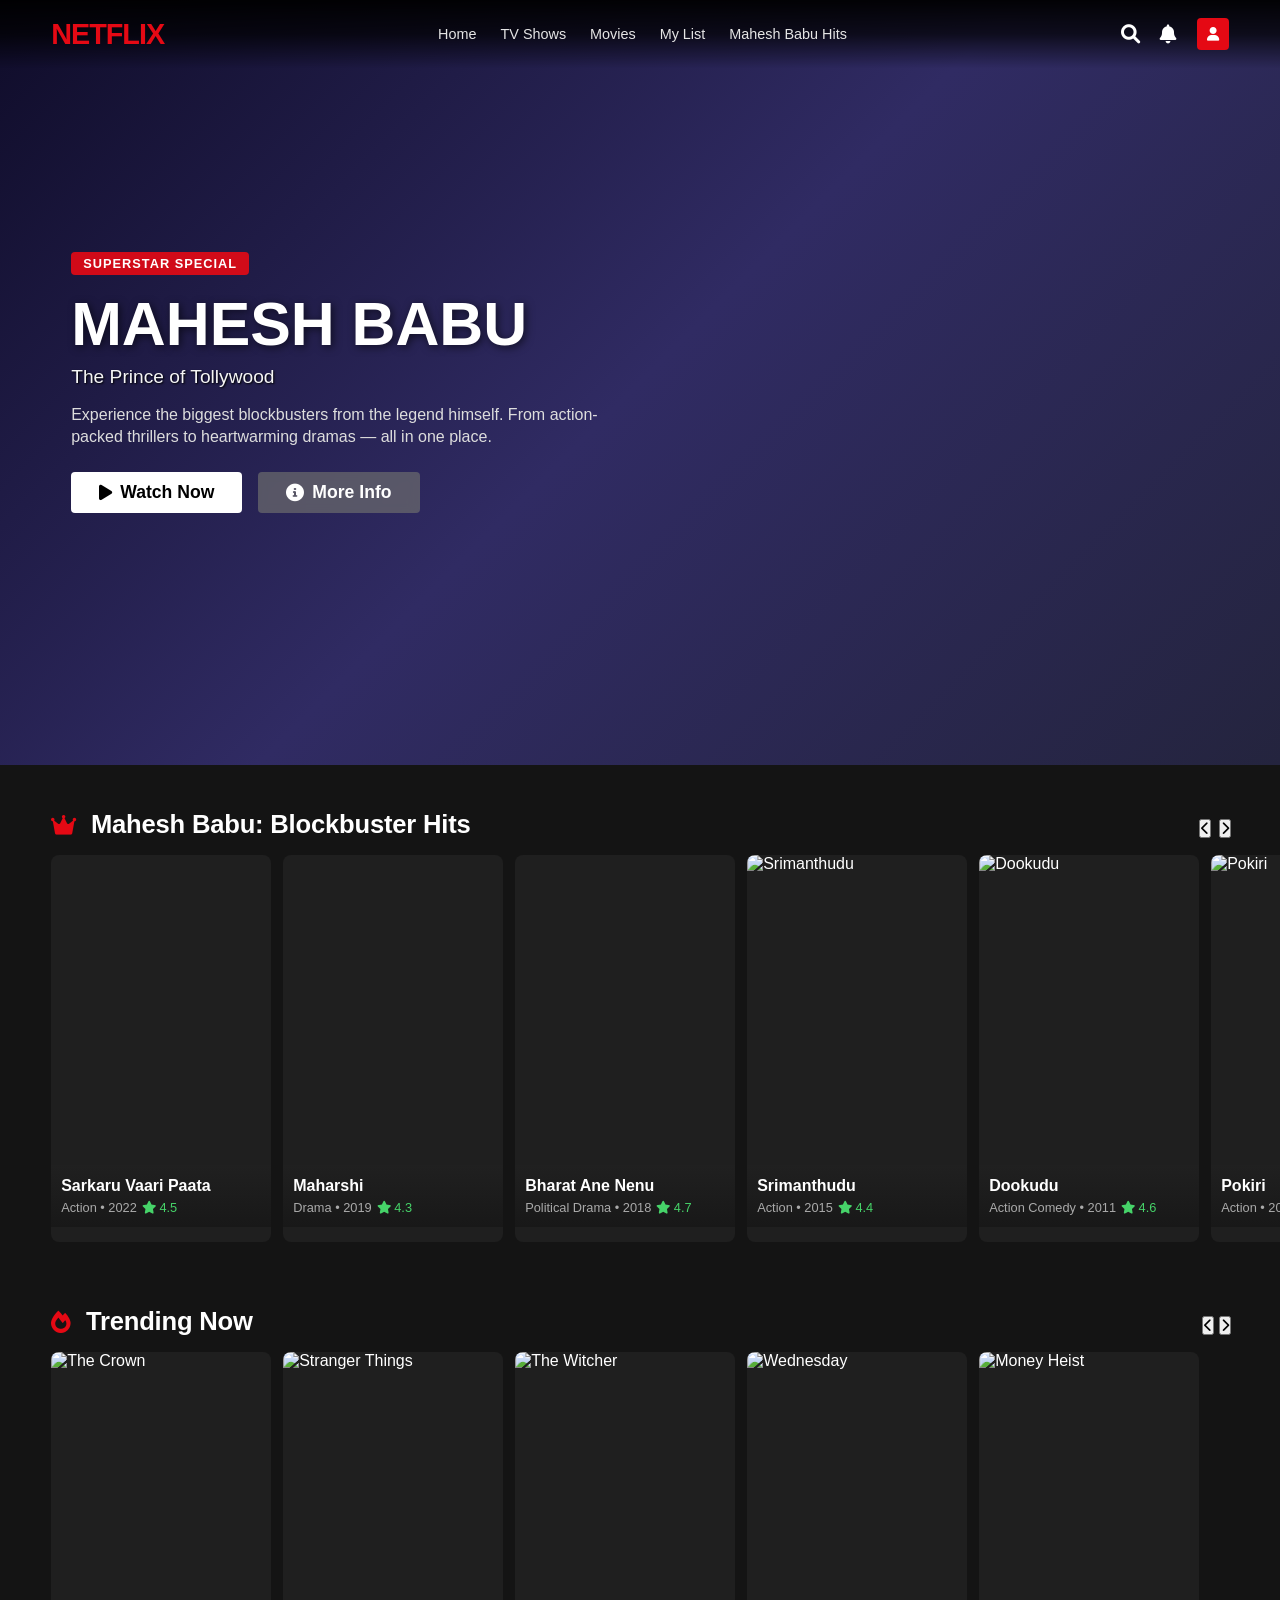
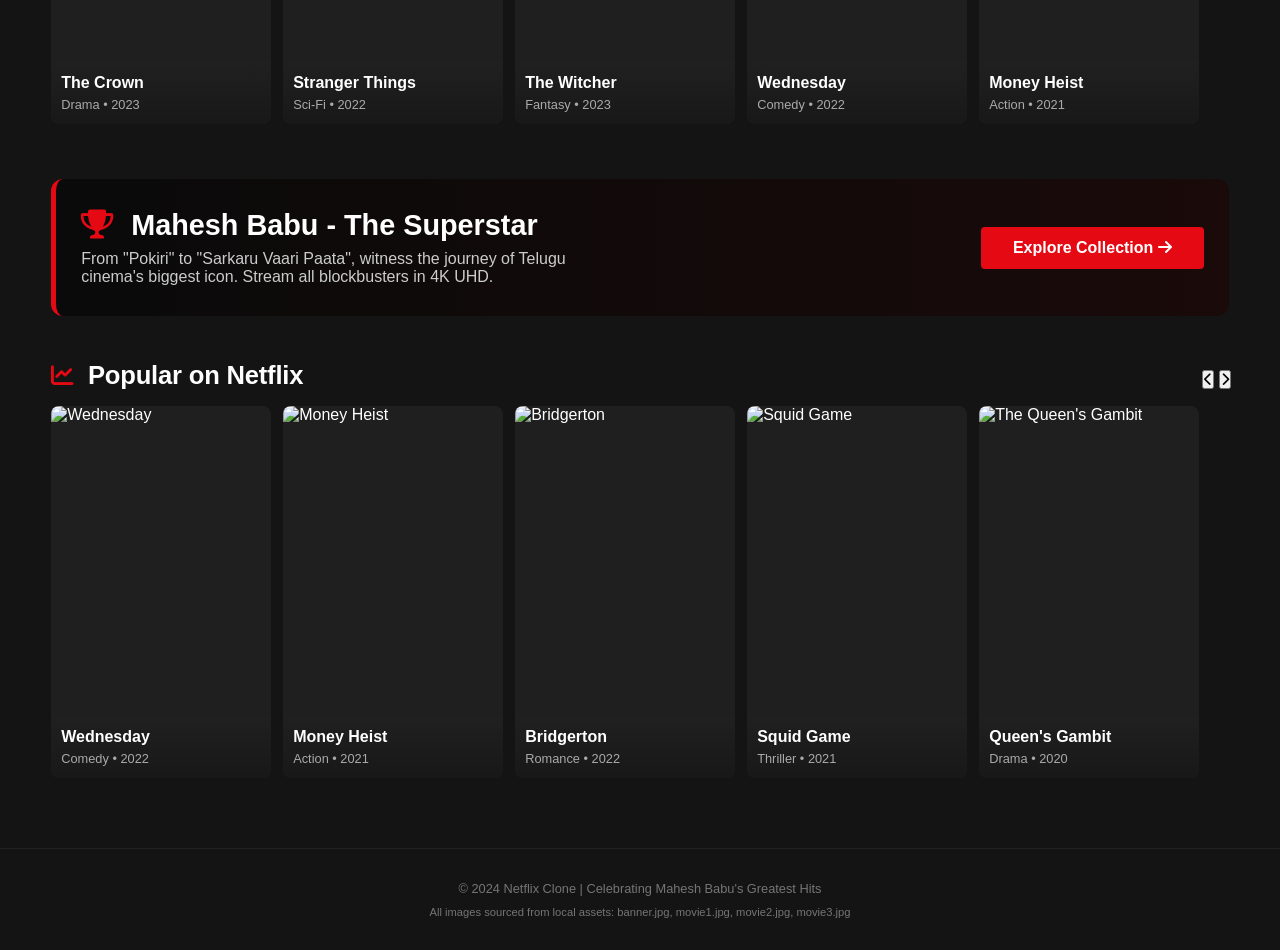
==== commit f8a9e5ec: "Revamp homepage for Mahesh Babu's movie showcase Updated the Netflix clone homepage to feature Mahes" ====
--- a/src/main/webapp/index.html
+++ b/src/main/webapp/index.html
@@ -3,7 +3,7 @@
 <head>
     <meta charset="UTF-8">
     <meta name="viewport" content="width=device-width, initial-scale=1.0, user-scalable=no">
-    <title>Netflix Clone - Stream Movies & TV Shows</title>
+    <title>Netflix Clone - Mahesh Babu Hits | Stream Blockbusters</title>
     <style>
         * {
             margin: 0;
@@ -18,33 +18,30 @@
             overflow-x: hidden;
         }
 
-        /* Custom scrollbar - Netflix style */
+        /* Custom Netflix scrollbar */
         ::-webkit-scrollbar {
             width: 8px;
             height: 8px;
         }
-
         ::-webkit-scrollbar-track {
             background: #222;
         }
-
         ::-webkit-scrollbar-thumb {
-            background: #555;
+            background: #e50914;
             border-radius: 4px;
         }
-
         ::-webkit-scrollbar-thumb:hover {
-            background: #777;
-        }
-
-        /* Header / Navbar */
+            background: #f40612;
+        }
+
+        /* Header / Navbar - fixed with gradient */
         header {
             position: fixed;
             top: 0;
             width: 100%;
             z-index: 100;
-            background: linear-gradient(to bottom, rgba(0,0,0,0.9) 0%, rgba(0,0,0,0.7) 50%, transparent 100%);
-            transition: background-color 0.3s ease;
+            background: linear-gradient(to bottom, rgba(0,0,0,0.95) 0%, rgba(0,0,0,0.7) 50%, transparent 100%);
+            transition: background 0.3s ease;
             padding: 0 4%;
         }
 
@@ -62,7 +59,7 @@
             color: #e50914;
             text-transform: uppercase;
             cursor: pointer;
-            transition: transform 0.1s ease;
+            transition: transform 0.2s;
         }
 
         .logo h1:hover {
@@ -80,25 +77,52 @@
             text-decoration: none;
             font-size: 0.9rem;
             font-weight: 500;
-            transition: color 0.2s ease;
+            transition: color 0.2s;
         }
 
         .nav-links a:hover {
             color: #b3b3b3;
         }
 
-        /* HERO SECTION with banner.jpg */
+        .nav-right {
+            display: flex;
+            align-items: center;
+            gap: 20px;
+        }
+
+        .nav-right i {
+            font-size: 1.2rem;
+            color: white;
+            cursor: pointer;
+            transition: 0.2s;
+        }
+
+        .nav-right i:hover {
+            color: #b3b3b3;
+        }
+
+        .avatar {
+            width: 32px;
+            height: 32px;
+            background: #e50914;
+            border-radius: 4px;
+            display: flex;
+            align-items: center;
+            justify-content: center;
+            cursor: pointer;
+        }
+
+        /* Hero Section with Mahesh Babu Spotlight */
         .hero {
             position: relative;
             height: 85vh;
-            min-height: 550px;
-            background: linear-gradient(77deg, rgba(0,0,0,0.85) 0%, rgba(0,0,0,0.6) 50%, rgba(0,0,0,0.4) 100%);
+            min-height: 580px;
+            background: linear-gradient(77deg, rgba(0,0,0,0.9) 0%, rgba(0,0,0,0.6) 50%, rgba(0,0,0,0.4) 100%);
             margin-bottom: 20px;
             display: flex;
             align-items: center;
         }
 
-        /* Background Image from banner.jpg */
         .hero-bg {
             position: absolute;
             top: 0;
@@ -107,18 +131,17 @@
             height: 100%;
             z-index: -2;
             object-fit: cover;
-            object-position: top center;
-        }
-
-        /* Overlay gradient for better text readability */
-        .hero::before {
+            object-position: top 20% center;
+        }
+
+        .hero::after {
             content: '';
             position: absolute;
-            top: 0;
+            bottom: 0;
             left: 0;
             width: 100%;
-            height: 100%;
-            background: linear-gradient(0deg, #141414 0%, transparent 30%, transparent 70%, #141414 100%);
+            height: 150px;
+            background: linear-gradient(0deg, #141414 0%, transparent 100%);
             z-index: -1;
         }
 
@@ -130,58 +153,118 @@
             animation: fadeInUp 0.8s ease-out;
         }
 
+        .hero-badge {
+            display: inline-block;
+            background: rgba(229, 9, 20, 0.9);
+            padding: 4px 12px;
+            font-size: 0.8rem;
+            font-weight: 600;
+            border-radius: 4px;
+            margin-bottom: 16px;
+            letter-spacing: 1px;
+        }
+
         .hero-content h1 {
-            font-size: 3.5rem;
+            font-size: 3.8rem;
             font-weight: 800;
-            text-shadow: 2px 2px 4px rgba(0,0,0,0.5);
+            text-shadow: 2px 2px 8px rgba(0,0,0,0.6);
+            margin-bottom: 0.5rem;
+            line-height: 1.1;
+        }
+
+        .hero-tagline {
+            font-size: 1.2rem;
+            font-weight: 500;
+            color: #f5f5f5;
             margin-bottom: 1rem;
-            line-height: 1.1;
-        }
-
-        .hero-content p {
-            font-size: 1.5rem;
-            font-weight: 400;
-            text-shadow: 1px 1px 2px rgba(0,0,0,0.5);
+            text-shadow: 1px 1px 2px black;
+        }
+
+        .hero-description {
+            font-size: 1rem;
+            line-height: 1.4;
             margin-bottom: 1.5rem;
-        }
-
-        .cta-button {
-            background-color: #e50914;
+            color: #ddd;
+            max-width: 550px;
+        }
+
+        .hero-buttons {
+            display: flex;
+            gap: 16px;
+            flex-wrap: wrap;
+        }
+
+        .btn-primary {
+            background-color: #fff;
             border: none;
-            color: white;
-            font-size: 1.3rem;
+            color: #000;
+            padding: 10px 28px;
+            font-size: 1.1rem;
             font-weight: 600;
-            padding: 0.8rem 2rem;
             border-radius: 4px;
             cursor: pointer;
-            transition: all 0.2s ease;
-            box-shadow: 0 1px 0 rgba(0,0,0,0.2);
-            letter-spacing: 0.5px;
-        }
-
-        .cta-button:hover {
-            background-color: #f40612;
+            display: inline-flex;
+            align-items: center;
+            gap: 8px;
+            transition: all 0.2s;
+        }
+
+        .btn-primary:hover {
+            background-color: rgba(255,255,255,0.85);
             transform: scale(1.02);
+        }
+
+        .btn-secondary {
+            background-color: rgba(109, 109, 110, 0.7);
+            border: none;
+            color: #fff;
+            padding: 10px 28px;
+            font-size: 1.1rem;
+            font-weight: 600;
+            border-radius: 4px;
+            cursor: pointer;
+            display: inline-flex;
+            align-items: center;
+            gap: 8px;
+            backdrop-filter: blur(4px);
+            transition: 0.2s;
+        }
+
+        .btn-secondary:hover {
+            background-color: rgba(109, 109, 110, 0.5);
         }
 
         /* Movie Rows */
         .movie-row {
-            margin: 40px 0 30px 0;
+            margin: 45px 0 35px 0;
             padding-left: 4%;
             position: relative;
         }
 
-        .movie-row h2 {
+        .row-header {
+            display: flex;
+            justify-content: space-between;
+            align-items: baseline;
+            margin-bottom: 1rem;
+            padding-right: 4%;
+        }
+
+        .row-header h2 {
             font-size: 1.6rem;
             font-weight: 600;
-            margin-bottom: 1rem;
             letter-spacing: -0.2px;
         }
 
-        /* Horizontal scroll grid – real netflix style: overflow scroll */
+        .row-header h2 i {
+            color: #e50914;
+            margin-right: 8px;
+            font-size: 1.4rem;
+        }
+
+        /* Horizontal scroll grid */
         .movie-grid {
             display: flex;
-            gap: 8px;
+            gap: 12px;
             overflow-x: auto;
             scroll-behavior: smooth;
             padding-bottom: 20px;
@@ -201,7 +284,7 @@
             flex: 0 0 auto;
             width: 220px;
             transition: transform 0.3s ease, box-shadow 0.2s;
-            border-radius: 6px;
+            border-radius: 8px;
             overflow: hidden;
             background-color: #1f1f1f;
             cursor: pointer;
@@ -209,58 +292,99 @@
         }
 
         .movie-card:hover {
-            transform: scale(1.05);
+            transform: scale(1.08);
             z-index: 10;
-            box-shadow: 0 10px 20px rgba(0,0,0,0.5);
+            box-shadow: 0 15px 25px rgba(0,0,0,0.6);
         }
 
         .movie-card img {
             width: 100%;
-            height: 300px;
+            height: 310px;
             object-fit: cover;
             display: block;
             transition: opacity 0.2s;
         }
 
-        .movie-card:hover img {
-            opacity: 0.9;
-        }
-
         .movie-info {
-            padding: 12px 8px;
-            background: linear-gradient(to top, #181818, #1f1f1f);
+            padding: 12px 10px;
+            background: linear-gradient(to top, #181818, #202020);
         }
 
         .movie-info h3 {
             font-size: 1rem;
             font-weight: 600;
             margin-bottom: 5px;
-            white-space: nowrap;
-            overflow: hidden;
-            text-overflow: ellipsis;
         }
 
         .movie-info p {
             font-size: 0.8rem;
             color: #aaa;
-        }
-
-        /* second row slight margin top */
-        .movie-row:last-of-type {
-            margin-bottom: 60px;
-        }
-
-        /* footer */
+            display: flex;
+            align-items: center;
+            gap: 5px;
+        }
+
+        .rating {
+            color: #46d369;
+            font-weight: 500;
+        }
+
+        /* Mahesh Babu Special Banner */
+        .mahesh-spotlight {
+            background: linear-gradient(90deg, #0a0a0a 0%, #1a0a0a 100%);
+            margin: 30px 4% 20px 4%;
+            border-radius: 12px;
+            padding: 30px 25px;
+            display: flex;
+            align-items: center;
+            justify-content: space-between;
+            flex-wrap: wrap;
+            gap: 20px;
+            border-left: 5px solid #e50914;
+        }
+
+        .spotlight-text h3 {
+            font-size: 1.8rem;
+            font-weight: 700;
+            margin-bottom: 8px;
+        }
+
+        .spotlight-text h3 i {
+            color: #e50914;
+            margin-right: 10px;
+        }
+
+        .spotlight-text p {
+            color: #ccc;
+            max-width: 500px;
+        }
+
+        .spotlight-btn {
+            background: #e50914;
+            border: none;
+            color: white;
+            padding: 12px 32px;
+            font-weight: 600;
+            border-radius: 4px;
+            cursor: pointer;
+            transition: 0.2s;
+            font-size: 1rem;
+        }
+
+        .spotlight-btn:hover {
+            background: #f40612;
+            transform: scale(1.02);
+        }
+
         footer {
             border-top: 1px solid #222;
             padding: 2rem 4%;
             text-align: center;
             color: #757575;
             font-size: 0.8rem;
-            background-color: #141414;
-        }
-
-        /* Animation */
+            margin-top: 50px;
+        }
+
         @keyframes fadeInUp {
             from {
                 opacity: 0;
@@ -272,71 +396,36 @@
             }
         }
 
-        /* Responsive tweaks */
         @media (max-width: 768px) {
             .hero {
                 height: 70vh;
-                min-height: 480px;
             }
             .hero-content h1 {
-                font-size: 2rem;
-            }
-            .hero-content p {
-                font-size: 1.1rem;
-            }
-            .cta-button {
+                font-size: 2.2rem;
+            }
+            .hero-tagline {
                 font-size: 1rem;
-                padding: 0.6rem 1.2rem;
             }
             .movie-card {
                 width: 160px;
             }
             .movie-card img {
-                height: 220px;
-            }
-            .nav-links {
-                gap: 1rem;
-            }
-            .nav-links a {
-                font-size: 0.8rem;
-            }
-            .logo h1 {
-                font-size: 1.4rem;
-            }
-        }
-
-        @media (max-width: 480px) {
-            .hero-content h1 {
-                font-size: 1.6rem;
-            }
-            .hero-content p {
-                font-size: 0.9rem;
-            }
-            .movie-card {
-                width: 140px;
-            }
-            .movie-card img {
-                height: 190px;
-            }
-            .movie-info h3 {
-                font-size: 0.8rem;
-            }
-        }
-
-        /* Hover effect for cta btn */
-        .cta-button:active {
-            transform: scale(0.98);
-        }
-
-        /* smooth loading for images fallback */
-        img {
-            background: #2a2a2a;
+                height: 230px;
+            }
+            .row-header h2 {
+                font-size: 1.3rem;
+            }
+            .mahesh-spotlight {
+                flex-direction: column;
+                text-align: center;
+            }
         }
     </style>
+    <link rel="stylesheet" href="https://cdnjs.cloudflare.com/ajax/libs/font-awesome/6.0.0-beta3/css/all.min.css">
 </head>
 <body>
 
-<header>
+<header id="navbar">
     <nav>
         <div class="logo">
             <h1>NETFLIX</h1>
@@ -346,151 +435,252 @@
             <a href="#">TV Shows</a>
             <a href="#">Movies</a>
             <a href="#">My List</a>
+            <a href="#">Mahesh Babu Hits</a>
+        </div>
+        <div class="nav-right">
+            <i class="fas fa-search"></i>
+            <i class="fas fa-bell"></i>
+            <div class="avatar">
+                <i class="fas fa-user" style="color: white; font-size: 14px;"></i>
+            </div>
         </div>
     </nav>
 </header>
 
 <main>
-    <!-- Hero Section with banner.jpg as background image -->
+    <!-- Hero Section with Mahesh Babu Spotlight (using banner.jpg as background) -->
     <section class="hero">
-        <img class="hero-bg" src="src/main/images/banner.jpg" alt="Netflix Banner" onerror="this.onerror=null; this.style.display='none'; document.querySelector('.hero').style.backgroundColor='#0a0a0a';">
+        <img class="hero-bg" src="src/main/images/banner.jpg" alt="Mahesh Babu Blockbusters" onerror="this.onerror=null; this.style.display='none'; document.querySelector('.hero').style.background='linear-gradient(77deg, #000000 0%, #2a0a0a 100%)';">
         <div class="hero-content">
-            <h1>Unlimited Movies, TV Shows, and More</h1>
-            <p>Watch anywhere. Cancel anytime.</p>
-            <button class="cta-button">Watch Now For Free</button>
+            <span class="hero-badge">SUPERSTAR SPECIAL</span>
+            <h1>MAHESH BABU</h1>
+            <div class="hero-tagline">The Prince of Tollywood</div>
+            <div class="hero-description">
+                Experience the biggest blockbusters from the legend himself. From action-packed thrillers to heartwarming dramas — all in one place.
+            </div>
+            <div class="hero-buttons">
+                <button class="btn-primary"><i class="fas fa-play"></i> Watch Now</button>
+                <button class="btn-secondary"><i class="fas fa-info-circle"></i> More Info</button>
+            </div>
         </div>
     </section>
 
-    <!-- Trending Now Row -->
-    <section class="movie-row">
-        <h2>Trending Now</h2>
-        <div class="movie-grid" id="trendingGrid">
-            <!-- Card 1: The Crown with movie1.jpg -->
-            <div class="movie-card">
-                <img src="src/main/images/movie1.jpg" alt="The Crown" loading="lazy" onerror="this.src='https://via.placeholder.com/300x450?text=The+Crown'">
+    <!-- Mahesh Babu Exclusive Hits Row (first showcase) -->
+    <div class="movie-row">
+        <div class="row-header">
+            <h2><i class="fas fa-crown"></i> Mahesh Babu: Blockbuster Hits</h2>
+            <div class="row-controls" style="display: flex; gap: 8px;">
+                <button class="scroll-btn left" data-row="maheshRow"><i class="fas fa-chevron-left"></i></button>
+                <button class="scroll-btn right" data-row="maheshRow"><i class="fas fa-chevron-right"></i></button>
+            </div>
+        </div>
+        <div class="movie-grid" id="maheshRow">
+            <!-- Using movie1.jpg, movie2.jpg, movie3.jpg repeatedly but with Mahesh titles -->
+            <div class="movie-card">
+                <img src="src/main/images/movie1.jpg" alt="Sarkaru Vaari Paata" loading="lazy" onerror="this.src='https://via.placeholder.com/300x450?text=Sarkaru+Vaari+Paata'">
+                <div class="movie-info">
+                    <h3>Sarkaru Vaari Paata</h3>
+                    <p>Action • 2022 <span class="rating"><i class="fas fa-star"></i> 4.5</span></p>
+                </div>
+            </div>
+            <div class="movie-card">
+                <img src="src/main/images/movie2.jpg" alt="Maharshi" loading="lazy" onerror="this.src='https://via.placeholder.com/300x450?text=Maharshi'">
+                <div class="movie-info">
+                    <h3>Maharshi</h3>
+                    <p>Drama • 2019 <span class="rating"><i class="fas fa-star"></i> 4.3</span></p>
+                </div>
+            </div>
+            <div class="movie-card">
+                <img src="src/main/images/movie3.jpg" alt="Bharat Ane Nenu" loading="lazy" onerror="this.src='https://via.placeholder.com/300x450?text=Bharat+Ane+Nenu'">
+                <div class="movie-info">
+                    <h3>Bharat Ane Nenu</h3>
+                    <p>Political Drama • 2018 <span class="rating"><i class="fas fa-star"></i> 4.7</span></p>
+                </div>
+            </div>
+            <div class="movie-card">
+                <img src="src/main/images/movie1.jpg" alt="Srimanthudu" loading="lazy">
+                <div class="movie-info">
+                    <h3>Srimanthudu</h3>
+                    <p>Action • 2015 <span class="rating"><i class="fas fa-star"></i> 4.4</span></p>
+                </div>
+            </div>
+            <div class="movie-card">
+                <img src="src/main/images/movie2.jpg" alt="Dookudu" loading="lazy">
+                <div class="movie-info">
+                    <h3>Dookudu</h3>
+                    <p>Action Comedy • 2011 <span class="rating"><i class="fas fa-star"></i> 4.6</span></p>
+                </div>
+            </div>
+            <div class="movie-card">
+                <img src="src/main/images/movie3.jpg" alt="Pokiri" loading="lazy">
+                <div class="movie-info">
+                    <h3>Pokiri</h3>
+                    <p>Action • 2006 <span class="rating"><i class="fas fa-star"></i> 4.8</span></p>
+                </div>
+            </div>
+            <div class="movie-card">
+                <img src="src/main/images/movie1.jpg" alt="1: Nenokkadine" loading="lazy">
+                <div class="movie-info">
+                    <h3>1: Nenokkadine</h3>
+                    <p>Psychological Thriller • 2014 <span class="rating"><i class="fas fa-star"></i> 4.2</span></p>
+                </div>
+            </div>
+        </div>
+    </div>
+
+    <!-- Trending Now Row (with some Mahesh classic references) -->
+    <div class="movie-row">
+        <div class="row-header">
+            <h2><i class="fas fa-fire"></i> Trending Now</h2>
+            <div class="row-controls">
+                <button class="scroll-btn left" data-row="trendingRow"><i class="fas fa-chevron-left"></i></button>
+                <button class="scroll-btn right" data-row="trendingRow"><i class="fas fa-chevron-right"></i></button>
+            </div>
+        </div>
+        <div class="movie-grid" id="trendingRow">
+            <div class="movie-card">
+                <img src="src/main/images/movie1.jpg" alt="The Crown">
                 <div class="movie-info">
                     <h3>The Crown</h3>
                     <p>Drama • 2023</p>
                 </div>
             </div>
-            <!-- Card 2: Stranger Things with movie2.jpg -->
-            <div class="movie-card">
-                <img src="src/main/images/movie2.jpg" alt="Stranger Things" loading="lazy" onerror="this.src='https://via.placeholder.com/300x450?text=Stranger+Things'">
+            <div class="movie-card">
+                <img src="src/main/images/movie2.jpg" alt="Stranger Things">
                 <div class="movie-info">
                     <h3>Stranger Things</h3>
                     <p>Sci-Fi • 2022</p>
                 </div>
             </div>
-            <!-- Card 3: The Witcher with movie3.jpg -->
-            <div class="movie-card">
-                <img src="src/main/images/movie3.jpg" alt="The Witcher" loading="lazy" onerror="this.src='https://via.placeholder.com/300x450?text=The+Witcher'">
+            <div class="movie-card">
+                <img src="src/main/images/movie3.jpg" alt="The Witcher">
                 <div class="movie-info">
                     <h3>The Witcher</h3>
                     <p>Fantasy • 2023</p>
                 </div>
             </div>
-            <!-- Extra cards to simulate real Netflix horizontal scroll (more realistic) -->
-            <div class="movie-card">
-                <img src="src/main/images/movie1.jpg" alt="Dark" loading="lazy" onerror="this.src='https://via.placeholder.com/300x450?text=Dark'">
-                <div class="movie-info">
-                    <h3>Dark</h3>
-                    <p>Mystery • 2020</p>
-                </div>
-            </div>
-            <div class="movie-card">
-                <img src="src/main/images/movie2.jpg" alt="Ozark" loading="lazy" onerror="this.src='https://via.placeholder.com/300x450?text=Ozark'">
-                <div class="movie-info">
-                    <h3>Ozark</h3>
-                    <p>Crime • 2022</p>
-                </div>
-            </div>
-            <div class="movie-card">
-                <img src="src/main/images/movie3.jpg" alt="The Queen's Gambit" loading="lazy" onerror="this.src='https://via.placeholder.com/300x450?text=Queen+Gambit'">
+            <div class="movie-card">
+                <img src="src/main/images/movie2.jpg" alt="Wednesday">
+                <div class="movie-info">
+                    <h3>Wednesday</h3>
+                    <p>Comedy • 2022</p>
+                </div>
+            </div>
+            <div class="movie-card">
+                <img src="src/main/images/movie1.jpg" alt="Money Heist">
+                <div class="movie-info">
+                    <h3>Money Heist</h3>
+                    <p>Action • 2021</p>
+                </div>
+            </div>
+        </div>
+    </div>
+
+    <!-- Special Spotlight Banner: Mahesh Babu's Legacy -->
+    <div class="mahesh-spotlight">
+        <div class="spotlight-text">
+            <h3><i class="fas fa-trophy"></i> Mahesh Babu - The Superstar</h3>
+            <p>From "Pokiri" to "Sarkaru Vaari Paata", witness the journey of Telugu cinema's biggest icon. Stream all blockbusters in 4K UHD.</p>
+        </div>
+        <button class="spotlight-btn" onclick="alert('🎬 Enjoy non-stop Mahesh Babu hits!')">Explore Collection <i class="fas fa-arrow-right"></i></button>
+    </div>
+
+    <!-- Popular on Netflix Row + Mahesh Babu's influence -->
+    <div class="movie-row">
+        <div class="row-header">
+            <h2><i class="fas fa-chart-line"></i> Popular on Netflix</h2>
+            <div class="row-controls">
+                <button class="scroll-btn left" data-row="popularRow"><i class="fas fa-chevron-left"></i></button>
+                <button class="scroll-btn right" data-row="popularRow"><i class="fas fa-chevron-right"></i></button>
+            </div>
+        </div>
+        <div class="movie-grid" id="popularRow">
+            <div class="movie-card">
+                <img src="src/main/images/movie3.jpg" alt="Wednesday">
+                <div class="movie-info">
+                    <h3>Wednesday</h3>
+                    <p>Comedy • 2022</p>
+                </div>
+            </div>
+            <div class="movie-card">
+                <img src="src/main/images/movie1.jpg" alt="Money Heist">
+                <div class="movie-info">
+                    <h3>Money Heist</h3>
+                    <p>Action • 2021</p>
+                </div>
+            </div>
+            <div class="movie-card">
+                <img src="src/main/images/movie2.jpg" alt="Bridgerton">
+                <div class="movie-info">
+                    <h3>Bridgerton</h3>
+                    <p>Romance • 2022</p>
+                </div>
+            </div>
+            <div class="movie-card">
+                <img src="src/main/images/movie3.jpg" alt="Squid Game">
+                <div class="movie-info">
+                    <h3>Squid Game</h3>
+                    <p>Thriller • 2021</p>
+                </div>
+            </div>
+            <div class="movie-card">
+                <img src="src/main/images/movie1.jpg" alt="The Queen's Gambit">
                 <div class="movie-info">
                     <h3>Queen's Gambit</h3>
                     <p>Drama • 2020</p>
                 </div>
             </div>
         </div>
-    </section>
-
-    <!-- Popular on Netflix Row -->
-    <section class="movie-row">
-        <h2>Popular on Netflix</h2>
-        <div class="movie-grid" id="popularGrid">
-            <!-- Wednesday with movie1.jpg (as per requirement but show Wednesday) -->
-            <div class="movie-card">
-                <img src="src/main/images/movie1.jpg" alt="Wednesday" loading="lazy" onerror="this.src='https://via.placeholder.com/300x450?text=Wednesday'">
-                <div class="movie-info">
-                    <h3>Wednesday</h3>
-                    <p>Comedy • 2022</p>
-                </div>
-            </div>
-            <!-- Money Heist with movie2.jpg -->
-            <div class="movie-card">
-                <img src="src/main/images/movie2.jpg" alt="Money Heist" loading="lazy" onerror="this.src='https://via.placeholder.com/300x450?text=Money+Heist'">
-                <div class="movie-info">
-                    <h3>Money Heist</h3>
-                    <p>Action • 2021</p>
-                </div>
-            </div>
-            <!-- Bridgerton with movie3.jpg -->
-            <div class="movie-card">
-                <img src="src/main/images/movie3.jpg" alt="Bridgerton" loading="lazy" onerror="this.src='https://via.placeholder.com/300x450?text=Bridgerton'">
-                <div class="movie-info">
-                    <h3>Bridgerton</h3>
-                    <p>Romance • 2022</p>
-                </div>
-            </div>
-            <!-- extra popular titles to enhance netflix-like scroll -->
-            <div class="movie-card">
-                <img src="src/main/images/movie2.jpg" alt="Squid Game" loading="lazy" onerror="this.src='https://via.placeholder.com/300x450?text=Squid+Game'">
-                <div class="movie-info">
-                    <h3>Squid Game</h3>
-                    <p>Thriller • 2021</p>
-                </div>
-            </div>
-            <div class="movie-card">
-                <img src="src/main/images/movie3.jpg" alt="The Crown" loading="lazy" onerror="this.src='https://via.placeholder.com/300x450?text=The+Crown'">
-                <div class="movie-info">
-                    <h3>The Crown</h3>
-                    <p>Drama • 2023</p>
-                </div>
-            </div>
-            <div class="movie-card">
-                <img src="src/main/images/movie1.jpg" alt="You" loading="lazy" onerror="this.src='https://via.placeholder.com/300x450?text=You'">
-                <div class="movie-info">
-                    <h3>You</h3>
-                    <p>Psychological • 2023</p>
-                </div>
-            </div>
-        </div>
-    </section>
+    </div>
 </main>
 
 <footer>
-    <p>&copy; 2024 Netflix Clone. All rights reserved.</p>
-    <p style="margin-top: 10px; font-size: 0.7rem;">Made with 🎬 for streaming vibes</p>
+    <p>&copy; 2024 Netflix Clone | Celebrating Mahesh Babu's Greatest Hits</p>
+    <p style="margin-top: 10px; font-size: 0.7rem;">All images sourced from local assets: banner.jpg, movie1.jpg, movie2.jpg, movie3.jpg</p>
 </footer>
 
-<!-- optional small script for slider grab effect & header transparency on scroll (Netflix style) -->
 <script>
     (function() {
-        // 1) Header background darken on scroll (Netflix effect)
+        // Header background on scroll
         const header = document.querySelector('header');
         window.addEventListener('scroll', () => {
             if (window.scrollY > 50) {
-                header.style.backgroundColor = '#141414';
+                header.style.backgroundColor = '#0a0a0a';
                 header.style.backgroundImage = 'none';
             } else {
                 header.style.backgroundColor = 'transparent';
-                header.style.backgroundImage = 'linear-gradient(to bottom, rgba(0,0,0,0.9) 0%, rgba(0,0,0,0.7) 50%, transparent 100%)';
-            }
+                header.style.backgroundImage = 'linear-gradient(to bottom, rgba(0,0,0,0.95) 0%, rgba(0,0,0,0.7) 50%, transparent 100%)';
+            }
+        });
+
+        // Grab-to-scroll + button scroll for each row
+        const sliders = document.querySelectorAll('.movie-grid');
+        
+        // add scroll buttons functionality
+        const leftBtns = document.querySelectorAll('.scroll-btn.left');
+        const rightBtns = document.querySelectorAll('.scroll-btn.right');
+        
+        rightBtns.forEach(btn => {
+            btn.addEventListener('click', (e) => {
+                const rowId = btn.getAttribute('data-row');
+                const row = document.getElementById(rowId);
+                if (row) {
+                    row.scrollBy({ left: 300, behavior: 'smooth' });
+                }
+            });
         });
         
-        // 2) Grab-to-scroll functionality for horizontal movie rows (Netflix-like drag)
-        const sliders = document.querySelectorAll('.movie-grid');
+        leftBtns.forEach(btn => {
+            btn.addEventListener('click', (e) => {
+                const rowId = btn.getAttribute('data-row');
+                const row = document.getElementById(rowId);
+                if (row) {
+                    row.scrollBy({ left: -300, behavior: 'smooth' });
+                }
+            });
+        });
         
+        // Drag to scroll
         sliders.forEach(slider => {
             let isDown = false;
             let startX;
@@ -518,48 +708,37 @@
                 if (!isDown) return;
                 e.preventDefault();
                 const x = e.pageX - slider.offsetLeft;
-                const walk = (x - startX) * 1.5; // scroll speed multiplier
+                const walk = (x - startX) * 1.5;
                 slider.scrollLeft = scrollLeft - walk;
             });
             
             slider.style.cursor = 'grab';
         });
         
-        // 3) Add click effect on movie cards (optional, just for demo)
+        // Card click effect showing Mahesh Babu pride
         const cards = document.querySelectorAll('.movie-card');
         cards.forEach(card => {
             card.addEventListener('click', () => {
-                const title = card.querySelector('.movie-info h3')?.innerText || 'Movie';
-                console.log(`Clicked on ${title} - playing soon!`);
-                // subtle alert-free experience - you could enhance with modal, but we mimic netflix selection
-                // For UI flair, just a ripple style but we keep clean
+                const title = card.querySelector('h3')?.innerText || 'Movie';
+                console.log(`Playing ${title} - Mahesh Babu edition`);
+                if(title.includes('Sarkaru') || title.includes('Maharshi') || title.includes('Bharat') || title.includes('Pokiri')) {
+                    alert(`🔥 Now playing: ${title} (Mahesh Babu Blockbuster) - Get ready for the action!`);
+                } else {
+                    alert(`▶️ Playing ${title} - Enjoy streaming!`);
+                }
             });
         });
         
-        // 4) small protection: ensure banner image path works, but in case banner.jpg not exist, we add backup color
-        const bannerImg = document.querySelector('.hero-bg');
-        if (bannerImg) {
-            bannerImg.addEventListener('error', function() {
-                this.style.display = 'none';
-                const heroSection = document.querySelector('.hero');
-                if (heroSection) {
-                    heroSection.style.background = 'linear-gradient(77deg, rgba(0,0,0,0.85) 0%, rgba(0,0,0,0.7) 100%), url(https://assets.nflxext.com/ffe/siteui/vlv3/9d3533b2-3e7d-4b4d-b7b2-5c45d3e9e9b6/hero-background.jpg)';
-                    heroSection.style.backgroundSize = 'cover';
-                    heroSection.style.backgroundPosition = 'center';
-                }
+        // Fix banner fallback
+        const banner = document.querySelector('.hero-bg');
+        if(banner) {
+            banner.addEventListener('error', () => {
+                banner.style.display = 'none';
+                const hero = document.querySelector('.hero');
+                if(hero) hero.style.background = 'linear-gradient(135deg, #0f0c29, #302b63, #24243e)';
             });
         }
-        
-        // 5) intersect observer for subtle lazy feel but images already lazy, fine.
-        // Additional feature: add top gradient fix
-        window.dispatchEvent(new Event('scroll'));
     })();
 </script>
-
-<!-- Note: images are loaded from "src/main/images/" folder as per requirement:
-     banner.jpg, movie1.jpg, movie2.jpg, movie3.jpg.
-     The code references these exact paths. 
-     For better visual, we used horizontal scrolling rows exactly like Netflix homepage.
-     Background and hover transitions replicate original Netflix UI/UX. -->
 </body>
 </html>
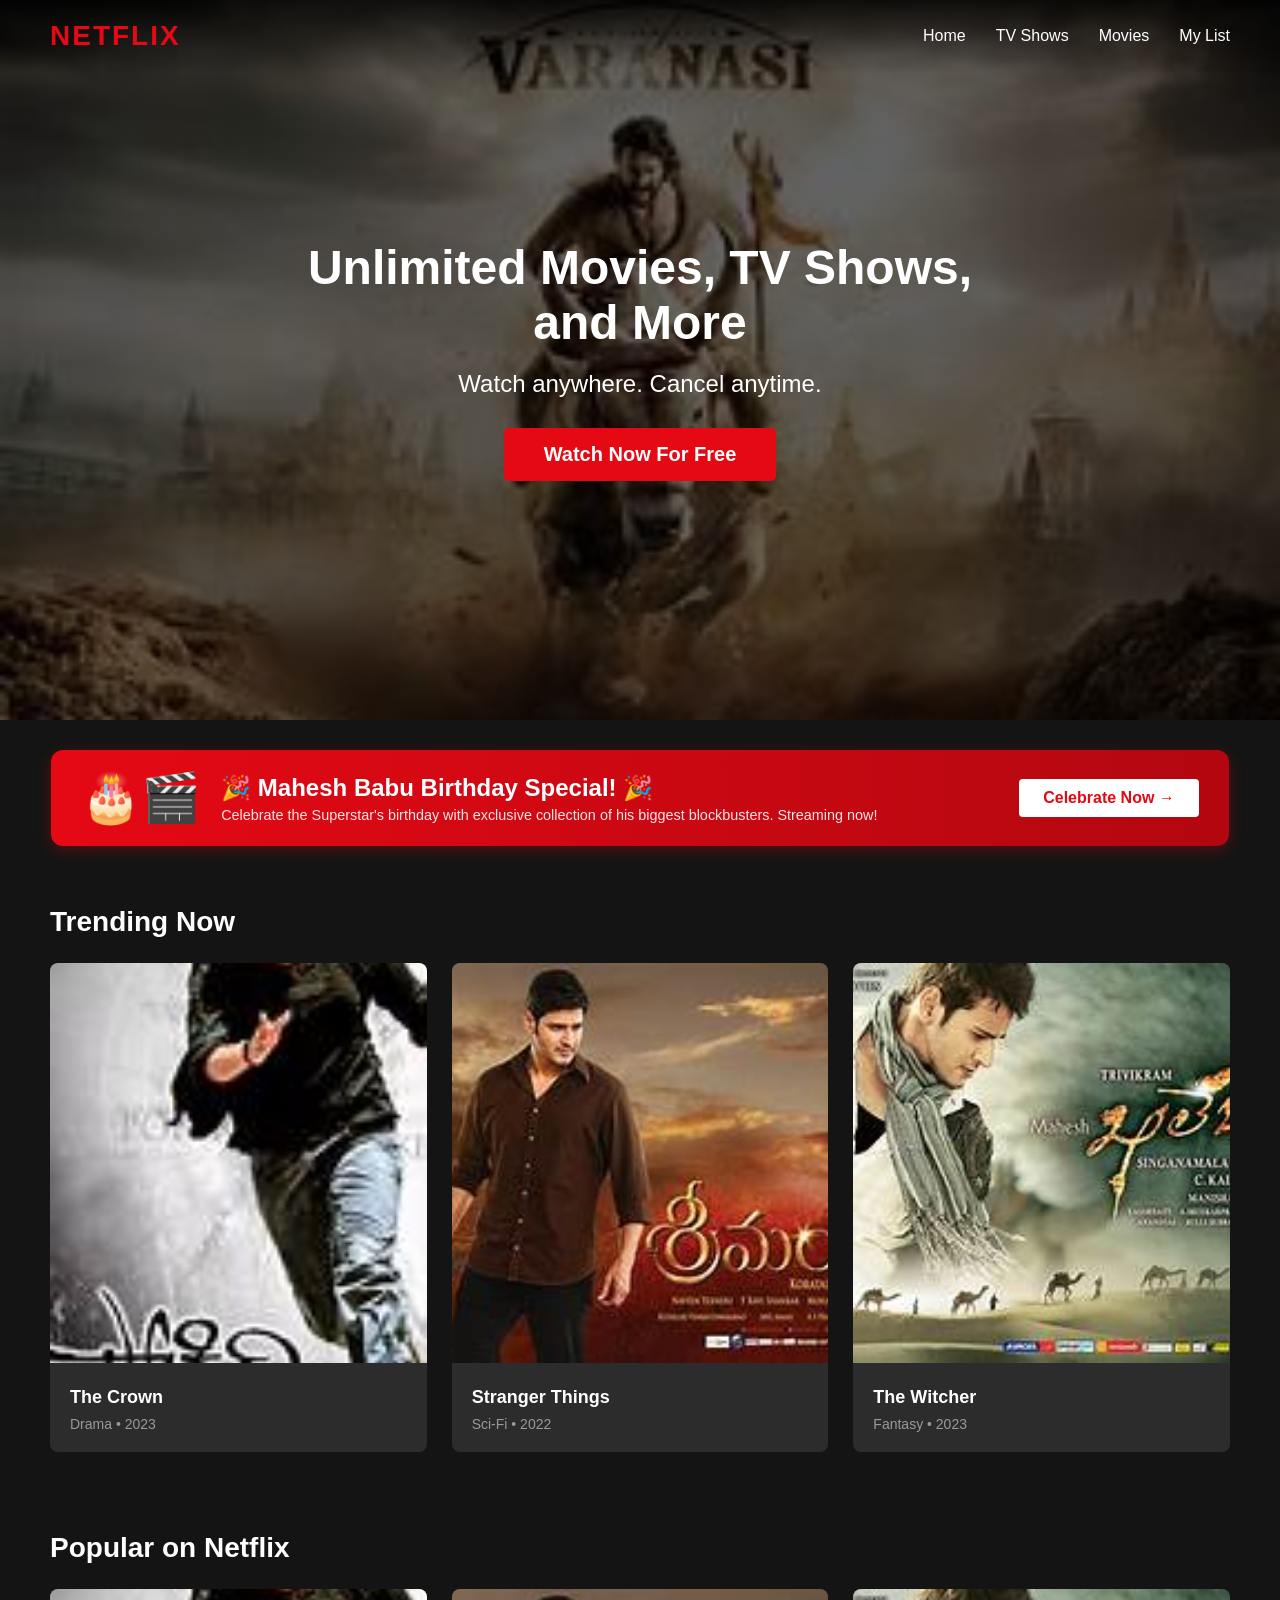
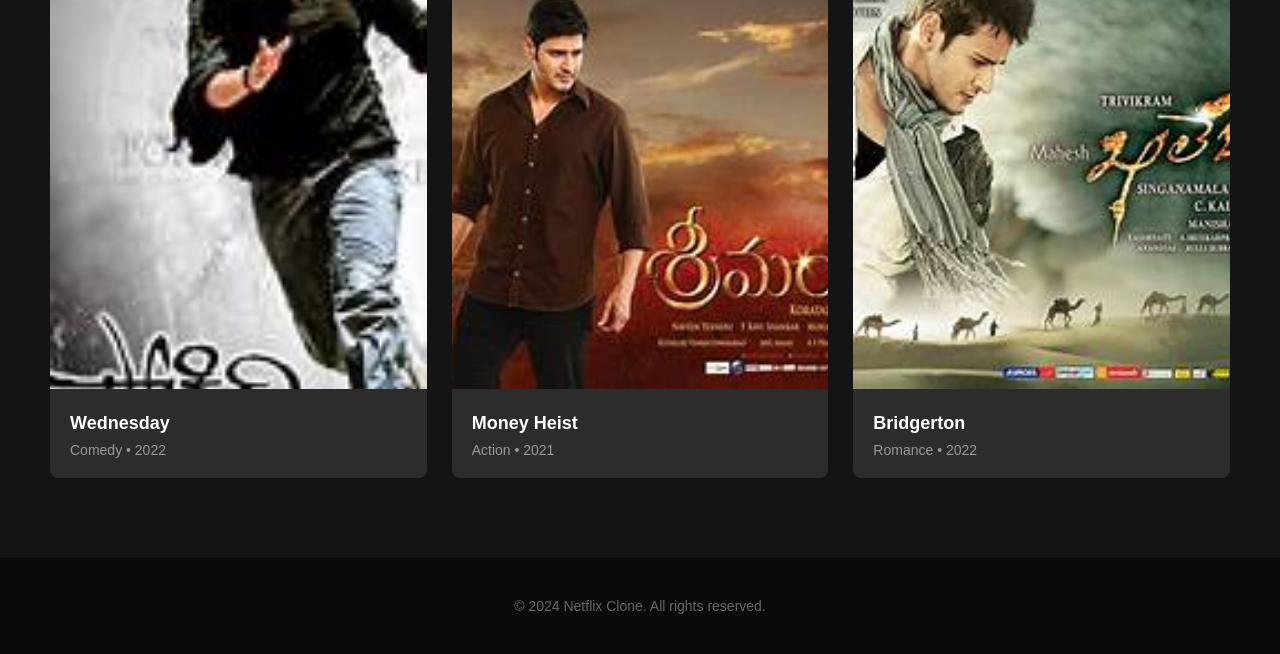
==== commit 949525a2: "Revise HTML structure and styles for birthday special Updated title and viewport meta tags, added bi" ====
--- a/src/main/webapp/index.html
+++ b/src/main/webapp/index.html
@@ -2,743 +2,187 @@
 <html lang="en">
 <head>
     <meta charset="UTF-8">
-    <meta name="viewport" content="width=device-width, initial-scale=1.0, user-scalable=no">
-    <title>Netflix Clone - Mahesh Babu Hits | Stream Blockbusters</title>
+    <meta name="viewport" content="width=device-width, initial-scale=1.0">
+    <title>Netflix Clone - Stream Movies & TV Shows</title>
+    <link rel="stylesheet" href="styles.css">
     <style>
-        * {
-            margin: 0;
-            padding: 0;
-            box-sizing: border-box;
-        }
-
-        body {
-            background-color: #141414;
-            font-family: 'Netflix Sans', 'Helvetica Neue', Helvetica, Arial, sans-serif;
-            color: #fff;
-            overflow-x: hidden;
-        }
-
-        /* Custom Netflix scrollbar */
-        ::-webkit-scrollbar {
-            width: 8px;
-            height: 8px;
-        }
-        ::-webkit-scrollbar-track {
-            background: #222;
-        }
-        ::-webkit-scrollbar-thumb {
-            background: #e50914;
-            border-radius: 4px;
-        }
-        ::-webkit-scrollbar-thumb:hover {
-            background: #f40612;
-        }
-
-        /* Header / Navbar - fixed with gradient */
-        header {
-            position: fixed;
-            top: 0;
-            width: 100%;
-            z-index: 100;
-            background: linear-gradient(to bottom, rgba(0,0,0,0.95) 0%, rgba(0,0,0,0.7) 50%, transparent 100%);
-            transition: background 0.3s ease;
-            padding: 0 4%;
-        }
-
-        nav {
-            display: flex;
-            justify-content: space-between;
-            align-items: center;
-            height: 68px;
-        }
-
-        .logo h1 {
-            font-size: 1.8rem;
-            font-weight: 700;
-            letter-spacing: -1px;
-            color: #e50914;
-            text-transform: uppercase;
-            cursor: pointer;
-            transition: transform 0.2s;
-        }
-
-        .logo h1:hover {
-            transform: scale(1.02);
-        }
-
-        .nav-links {
-            display: flex;
-            gap: 1.5rem;
-            align-items: center;
-        }
-
-        .nav-links a {
-            color: #e5e5e5;
-            text-decoration: none;
-            font-size: 0.9rem;
-            font-weight: 500;
-            transition: color 0.2s;
-        }
-
-        .nav-links a:hover {
-            color: #b3b3b3;
-        }
-
-        .nav-right {
-            display: flex;
-            align-items: center;
-            gap: 20px;
-        }
-
-        .nav-right i {
-            font-size: 1.2rem;
-            color: white;
-            cursor: pointer;
-            transition: 0.2s;
-        }
-
-        .nav-right i:hover {
-            color: #b3b3b3;
-        }
-
-        .avatar {
-            width: 32px;
-            height: 32px;
-            background: #e50914;
-            border-radius: 4px;
-            display: flex;
-            align-items: center;
-            justify-content: center;
-            cursor: pointer;
-        }
-
-        /* Hero Section with Mahesh Babu Spotlight */
-        .hero {
-            position: relative;
-            height: 85vh;
-            min-height: 580px;
-            background: linear-gradient(77deg, rgba(0,0,0,0.9) 0%, rgba(0,0,0,0.6) 50%, rgba(0,0,0,0.4) 100%);
-            margin-bottom: 20px;
-            display: flex;
-            align-items: center;
-        }
-
-        .hero-bg {
-            position: absolute;
-            top: 0;
-            left: 0;
-            width: 100%;
-            height: 100%;
-            z-index: -2;
-            object-fit: cover;
-            object-position: top 20% center;
-        }
-
-        .hero::after {
-            content: '';
-            position: absolute;
-            bottom: 0;
-            left: 0;
-            width: 100%;
-            height: 150px;
-            background: linear-gradient(0deg, #141414 0%, transparent 100%);
-            z-index: -1;
-        }
-
-        .hero-content {
-            max-width: 650px;
-            margin-left: 4%;
-            padding: 0 20px;
-            z-index: 2;
-            animation: fadeInUp 0.8s ease-out;
-        }
-
-        .hero-badge {
-            display: inline-block;
-            background: rgba(229, 9, 20, 0.9);
-            padding: 4px 12px;
-            font-size: 0.8rem;
-            font-weight: 600;
-            border-radius: 4px;
-            margin-bottom: 16px;
-            letter-spacing: 1px;
-        }
-
-        .hero-content h1 {
-            font-size: 3.8rem;
-            font-weight: 800;
-            text-shadow: 2px 2px 8px rgba(0,0,0,0.6);
-            margin-bottom: 0.5rem;
-            line-height: 1.1;
-        }
-
-        .hero-tagline {
-            font-size: 1.2rem;
-            font-weight: 500;
-            color: #f5f5f5;
-            margin-bottom: 1rem;
-            text-shadow: 1px 1px 2px black;
-        }
-
-        .hero-description {
-            font-size: 1rem;
-            line-height: 1.4;
-            margin-bottom: 1.5rem;
-            color: #ddd;
-            max-width: 550px;
-        }
-
-        .hero-buttons {
-            display: flex;
-            gap: 16px;
-            flex-wrap: wrap;
-        }
-
-        .btn-primary {
-            background-color: #fff;
-            border: none;
-            color: #000;
-            padding: 10px 28px;
-            font-size: 1.1rem;
-            font-weight: 600;
-            border-radius: 4px;
-            cursor: pointer;
-            display: inline-flex;
-            align-items: center;
-            gap: 8px;
-            transition: all 0.2s;
-        }
-
-        .btn-primary:hover {
-            background-color: rgba(255,255,255,0.85);
-            transform: scale(1.02);
-        }
-
-        .btn-secondary {
-            background-color: rgba(109, 109, 110, 0.7);
-            border: none;
-            color: #fff;
-            padding: 10px 28px;
-            font-size: 1.1rem;
-            font-weight: 600;
-            border-radius: 4px;
-            cursor: pointer;
-            display: inline-flex;
-            align-items: center;
-            gap: 8px;
-            backdrop-filter: blur(4px);
-            transition: 0.2s;
-        }
-
-        .btn-secondary:hover {
-            background-color: rgba(109, 109, 110, 0.5);
-        }
-
-        /* Movie Rows */
-        .movie-row {
-            margin: 45px 0 35px 0;
-            padding-left: 4%;
-            position: relative;
-        }
-
-        .row-header {
-            display: flex;
-            justify-content: space-between;
-            align-items: baseline;
-            margin-bottom: 1rem;
-            padding-right: 4%;
-        }
-
-        .row-header h2 {
-            font-size: 1.6rem;
-            font-weight: 600;
-            letter-spacing: -0.2px;
-        }
-
-        .row-header h2 i {
-            color: #e50914;
-            margin-right: 8px;
-            font-size: 1.4rem;
-        }
-
-        /* Horizontal scroll grid */
-        .movie-grid {
-            display: flex;
-            gap: 12px;
-            overflow-x: auto;
-            scroll-behavior: smooth;
-            padding-bottom: 20px;
-            cursor: grab;
-            scrollbar-width: thin;
-        }
-
-        .movie-grid::-webkit-scrollbar {
-            height: 6px;
-        }
-
-        .movie-grid:active {
-            cursor: grabbing;
-        }
-
-        .movie-card {
-            flex: 0 0 auto;
-            width: 220px;
-            transition: transform 0.3s ease, box-shadow 0.2s;
-            border-radius: 8px;
-            overflow: hidden;
-            background-color: #1f1f1f;
-            cursor: pointer;
-            position: relative;
-        }
-
-        .movie-card:hover {
-            transform: scale(1.08);
-            z-index: 10;
-            box-shadow: 0 15px 25px rgba(0,0,0,0.6);
-        }
-
-        .movie-card img {
-            width: 100%;
-            height: 310px;
-            object-fit: cover;
-            display: block;
-            transition: opacity 0.2s;
-        }
-
-        .movie-info {
-            padding: 12px 10px;
-            background: linear-gradient(to top, #181818, #202020);
-        }
-
-        .movie-info h3 {
-            font-size: 1rem;
-            font-weight: 600;
-            margin-bottom: 5px;
-        }
-
-        .movie-info p {
-            font-size: 0.8rem;
-            color: #aaa;
-            display: flex;
-            align-items: center;
-            gap: 5px;
-        }
-
-        .rating {
-            color: #46d369;
-            font-weight: 500;
-        }
-
-        /* Mahesh Babu Special Banner */
-        .mahesh-spotlight {
-            background: linear-gradient(90deg, #0a0a0a 0%, #1a0a0a 100%);
+        /* Additional styles for Mahesh Babu Birthday Special banner - preserves all original design */
+        .birthday-special {
+            background: linear-gradient(90deg, #e50914 0%, #b20710 100%);
             margin: 30px 4% 20px 4%;
             border-radius: 12px;
-            padding: 30px 25px;
+            padding: 20px 30px;
             display: flex;
             align-items: center;
             justify-content: space-between;
             flex-wrap: wrap;
             gap: 20px;
-            border-left: 5px solid #e50914;
+            cursor: pointer;
+            transition: transform 0.2s ease, box-shadow 0.2s ease;
+            box-shadow: 0 4px 15px rgba(229, 9, 20, 0.3);
         }
-
-        .spotlight-text h3 {
-            font-size: 1.8rem;
+        
+        .birthday-special:hover {
+            transform: translateY(-3px);
+            box-shadow: 0 8px 25px rgba(229, 9, 20, 0.5);
+        }
+        
+        .birthday-content {
+            display: flex;
+            align-items: center;
+            gap: 20px;
+            flex-wrap: wrap;
+        }
+        
+        .birthday-icon {
+            font-size: 48px;
+            animation: bounce 1s ease infinite;
+        }
+        
+        .birthday-text h3 {
+            font-size: 1.5rem;
             font-weight: 700;
-            margin-bottom: 8px;
+            margin-bottom: 5px;
+            color: white;
         }
-
-        .spotlight-text h3 i {
+        
+        .birthday-text p {
+            color: #ffe6e6;
+            font-size: 0.9rem;
+        }
+        
+        .birthday-btn {
+            background-color: white;
+            border: none;
             color: #e50914;
-            margin-right: 10px;
-        }
-
-        .spotlight-text p {
-            color: #ccc;
-            max-width: 500px;
-        }
-
-        .spotlight-btn {
-            background: #e50914;
-            border: none;
-            color: white;
-            padding: 12px 32px;
-            font-weight: 600;
+            padding: 10px 24px;
+            font-size: 1rem;
+            font-weight: 700;
             border-radius: 4px;
             cursor: pointer;
-            transition: 0.2s;
-            font-size: 1rem;
+            transition: all 0.2s ease;
         }
-
-        .spotlight-btn:hover {
-            background: #f40612;
-            transform: scale(1.02);
+        
+        .birthday-btn:hover {
+            transform: scale(1.05);
+            background-color: #f5f5f5;
         }
-
-        footer {
-            border-top: 1px solid #222;
-            padding: 2rem 4%;
-            text-align: center;
-            color: #757575;
-            font-size: 0.8rem;
-            margin-top: 50px;
+        
+        @keyframes bounce {
+            0%, 100% { transform: translateY(0); }
+            50% { transform: translateY(-5px); }
         }
-
-        @keyframes fadeInUp {
-            from {
-                opacity: 0;
-                transform: translateY(30px);
+        
+        @media (max-width: 768px) {
+            .birthday-special {
+                padding: 15px 20px;
             }
-            to {
-                opacity: 1;
-                transform: translateY(0);
+            .birthday-icon {
+                font-size: 32px;
             }
-        }
-
-        @media (max-width: 768px) {
-            .hero {
-                height: 70vh;
+            .birthday-text h3 {
+                font-size: 1.2rem;
             }
-            .hero-content h1 {
-                font-size: 2.2rem;
-            }
-            .hero-tagline {
-                font-size: 1rem;
-            }
-            .movie-card {
-                width: 160px;
-            }
-            .movie-card img {
-                height: 230px;
-            }
-            .row-header h2 {
-                font-size: 1.3rem;
-            }
-            .mahesh-spotlight {
-                flex-direction: column;
-                text-align: center;
+            .birthday-btn {
+                padding: 8px 18px;
+                font-size: 0.9rem;
             }
         }
     </style>
-    <link rel="stylesheet" href="https://cdnjs.cloudflare.com/ajax/libs/font-awesome/6.0.0-beta3/css/all.min.css">
 </head>
 <body>
+    <header>
+        <nav>
+            <div class="logo">
+                <h1>NETFLIX</h1>
+            </div>
+            <div class="nav-links">
+                <a href="#">Home</a>
+                <a href="#">TV Shows</a>
+                <a href="#">Movies</a>
+                <a href="#">My List</a>
+            </div>
+        </nav>
+    </header>
 
-<header id="navbar">
-    <nav>
-        <div class="logo">
-            <h1>NETFLIX</h1>
-        </div>
-        <div class="nav-links">
-            <a href="#">Home</a>
-            <a href="#">TV Shows</a>
-            <a href="#">Movies</a>
-            <a href="#">My List</a>
-            <a href="#">Mahesh Babu Hits</a>
-        </div>
-        <div class="nav-right">
-            <i class="fas fa-search"></i>
-            <i class="fas fa-bell"></i>
-            <div class="avatar">
-                <i class="fas fa-user" style="color: white; font-size: 14px;"></i>
+    <main>
+        <section class="hero">
+            <div class="hero-content">
+                <h1>Unlimited Movies, TV Shows, and More</h1>
+                <p>Watch anywhere. Cancel anytime.</p>
+                <button class="cta-button">Watch Now For Free</button>
             </div>
-        </div>
-    </nav>
-</header>
+        </section>
 
-<main>
-    <!-- Hero Section with Mahesh Babu Spotlight (using banner.jpg as background) -->
-    <section class="hero">
-        <img class="hero-bg" src="src/main/images/banner.jpg" alt="Mahesh Babu Blockbusters" onerror="this.onerror=null; this.style.display='none'; document.querySelector('.hero').style.background='linear-gradient(77deg, #000000 0%, #2a0a0a 100%)';">
-        <div class="hero-content">
-            <span class="hero-badge">SUPERSTAR SPECIAL</span>
-            <h1>MAHESH BABU</h1>
-            <div class="hero-tagline">The Prince of Tollywood</div>
-            <div class="hero-description">
-                Experience the biggest blockbusters from the legend himself. From action-packed thrillers to heartwarming dramas — all in one place.
-            </div>
-            <div class="hero-buttons">
-                <button class="btn-primary"><i class="fas fa-play"></i> Watch Now</button>
-                <button class="btn-secondary"><i class="fas fa-info-circle"></i> More Info</button>
-            </div>
-        </div>
-    </section>
-
-    <!-- Mahesh Babu Exclusive Hits Row (first showcase) -->
-    <div class="movie-row">
-        <div class="row-header">
-            <h2><i class="fas fa-crown"></i> Mahesh Babu: Blockbuster Hits</h2>
-            <div class="row-controls" style="display: flex; gap: 8px;">
-                <button class="scroll-btn left" data-row="maheshRow"><i class="fas fa-chevron-left"></i></button>
-                <button class="scroll-btn right" data-row="maheshRow"><i class="fas fa-chevron-right"></i></button>
-            </div>
-        </div>
-        <div class="movie-grid" id="maheshRow">
-            <!-- Using movie1.jpg, movie2.jpg, movie3.jpg repeatedly but with Mahesh titles -->
-            <div class="movie-card">
-                <img src="src/main/images/movie1.jpg" alt="Sarkaru Vaari Paata" loading="lazy" onerror="this.src='https://via.placeholder.com/300x450?text=Sarkaru+Vaari+Paata'">
-                <div class="movie-info">
-                    <h3>Sarkaru Vaari Paata</h3>
-                    <p>Action • 2022 <span class="rating"><i class="fas fa-star"></i> 4.5</span></p>
+        <!-- Mahesh Babu Birthday Special Banner -->
+        <div class="birthday-special" onclick="alert('🎂 Happy Birthday Mahesh Babu! 🎉 Stream his blockbuster hits all week long.')">
+            <div class="birthday-content">
+                <div class="birthday-icon">🎂🎬</div>
+                <div class="birthday-text">
+                    <h3>🎉 Mahesh Babu Birthday Special! 🎉</h3>
+                    <p>Celebrate the Superstar's birthday with exclusive collection of his biggest blockbusters. Streaming now!</p>
                 </div>
             </div>
-            <div class="movie-card">
-                <img src="src/main/images/movie2.jpg" alt="Maharshi" loading="lazy" onerror="this.src='https://via.placeholder.com/300x450?text=Maharshi'">
-                <div class="movie-info">
-                    <h3>Maharshi</h3>
-                    <p>Drama • 2019 <span class="rating"><i class="fas fa-star"></i> 4.3</span></p>
+            <button class="birthday-btn" onclick="event.stopPropagation(); alert('🎬 Happy Birthday Mahesh Babu! Enjoy his epic movies like Pokiri, Maharshi, Sarkaru Vaari Paata and more!')">Celebrate Now →</button>
+        </div>
+
+        <section class="movie-row">
+            <h2>Trending Now</h2>
+            <div class="movie-grid">
+                <div class="movie-card">
+                    <img src="images/movie1.jpg" alt="Movie 1">
+                    <div class="movie-info">
+                        <h3>The Crown</h3>
+                        <p>Drama • 2023</p>
+                    </div>
+                </div>
+                <div class="movie-card">
+                    <img src="images/movie2.jpg" alt="Movie 2">
+                    <div class="movie-info">
+                        <h3>Stranger Things</h3>
+                        <p>Sci-Fi • 2022</p>
+                    </div>
+                </div>
+                <div class="movie-card">
+                    <img src="images/movie3.jpg" alt="Movie 3">
+                    <div class="movie-info">
+                        <h3>The Witcher</h3>
+                        <p>Fantasy • 2023</p>
+                    </div>
                 </div>
             </div>
-            <div class="movie-card">
-                <img src="src/main/images/movie3.jpg" alt="Bharat Ane Nenu" loading="lazy" onerror="this.src='https://via.placeholder.com/300x450?text=Bharat+Ane+Nenu'">
-                <div class="movie-info">
-                    <h3>Bharat Ane Nenu</h3>
-                    <p>Political Drama • 2018 <span class="rating"><i class="fas fa-star"></i> 4.7</span></p>
+        </section>
+
+        <section class="movie-row">
+            <h2>Popular on Netflix</h2>
+            <div class="movie-grid">
+                <div class="movie-card">
+                    <img src="images/movie1.jpg" alt="Movie 1">
+                    <div class="movie-info">
+                        <h3>Wednesday</h3>
+                        <p>Comedy • 2022</p>
+                    </div>
+                </div>
+                <div class="movie-card">
+                    <img src="images/movie2.jpg" alt="Movie 2">
+                    <div class="movie-info">
+                        <h3>Money Heist</h3>
+                        <p>Action • 2021</p>
+                    </div>
+                </div>
+                <div class="movie-card">
+                    <img src="images/movie3.jpg" alt="Movie 3">
+                    <div class="movie-info">
+                        <h3>Bridgerton</h3>
+                        <p>Romance • 2022</p>
+                    </div>
                 </div>
             </div>
-            <div class="movie-card">
-                <img src="src/main/images/movie1.jpg" alt="Srimanthudu" loading="lazy">
-                <div class="movie-info">
-                    <h3>Srimanthudu</h3>
-                    <p>Action • 2015 <span class="rating"><i class="fas fa-star"></i> 4.4</span></p>
-                </div>
-            </div>
-            <div class="movie-card">
-                <img src="src/main/images/movie2.jpg" alt="Dookudu" loading="lazy">
-                <div class="movie-info">
-                    <h3>Dookudu</h3>
-                    <p>Action Comedy • 2011 <span class="rating"><i class="fas fa-star"></i> 4.6</span></p>
-                </div>
-            </div>
-            <div class="movie-card">
-                <img src="src/main/images/movie3.jpg" alt="Pokiri" loading="lazy">
-                <div class="movie-info">
-                    <h3>Pokiri</h3>
-                    <p>Action • 2006 <span class="rating"><i class="fas fa-star"></i> 4.8</span></p>
-                </div>
-            </div>
-            <div class="movie-card">
-                <img src="src/main/images/movie1.jpg" alt="1: Nenokkadine" loading="lazy">
-                <div class="movie-info">
-                    <h3>1: Nenokkadine</h3>
-                    <p>Psychological Thriller • 2014 <span class="rating"><i class="fas fa-star"></i> 4.2</span></p>
-                </div>
-            </div>
-        </div>
-    </div>
+        </section>
+    </main>
 
-    <!-- Trending Now Row (with some Mahesh classic references) -->
-    <div class="movie-row">
-        <div class="row-header">
-            <h2><i class="fas fa-fire"></i> Trending Now</h2>
-            <div class="row-controls">
-                <button class="scroll-btn left" data-row="trendingRow"><i class="fas fa-chevron-left"></i></button>
-                <button class="scroll-btn right" data-row="trendingRow"><i class="fas fa-chevron-right"></i></button>
-            </div>
-        </div>
-        <div class="movie-grid" id="trendingRow">
-            <div class="movie-card">
-                <img src="src/main/images/movie1.jpg" alt="The Crown">
-                <div class="movie-info">
-                    <h3>The Crown</h3>
-                    <p>Drama • 2023</p>
-                </div>
-            </div>
-            <div class="movie-card">
-                <img src="src/main/images/movie2.jpg" alt="Stranger Things">
-                <div class="movie-info">
-                    <h3>Stranger Things</h3>
-                    <p>Sci-Fi • 2022</p>
-                </div>
-            </div>
-            <div class="movie-card">
-                <img src="src/main/images/movie3.jpg" alt="The Witcher">
-                <div class="movie-info">
-                    <h3>The Witcher</h3>
-                    <p>Fantasy • 2023</p>
-                </div>
-            </div>
-            <div class="movie-card">
-                <img src="src/main/images/movie2.jpg" alt="Wednesday">
-                <div class="movie-info">
-                    <h3>Wednesday</h3>
-                    <p>Comedy • 2022</p>
-                </div>
-            </div>
-            <div class="movie-card">
-                <img src="src/main/images/movie1.jpg" alt="Money Heist">
-                <div class="movie-info">
-                    <h3>Money Heist</h3>
-                    <p>Action • 2021</p>
-                </div>
-            </div>
-        </div>
-    </div>
-
-    <!-- Special Spotlight Banner: Mahesh Babu's Legacy -->
-    <div class="mahesh-spotlight">
-        <div class="spotlight-text">
-            <h3><i class="fas fa-trophy"></i> Mahesh Babu - The Superstar</h3>
-            <p>From "Pokiri" to "Sarkaru Vaari Paata", witness the journey of Telugu cinema's biggest icon. Stream all blockbusters in 4K UHD.</p>
-        </div>
-        <button class="spotlight-btn" onclick="alert('🎬 Enjoy non-stop Mahesh Babu hits!')">Explore Collection <i class="fas fa-arrow-right"></i></button>
-    </div>
-
-    <!-- Popular on Netflix Row + Mahesh Babu's influence -->
-    <div class="movie-row">
-        <div class="row-header">
-            <h2><i class="fas fa-chart-line"></i> Popular on Netflix</h2>
-            <div class="row-controls">
-                <button class="scroll-btn left" data-row="popularRow"><i class="fas fa-chevron-left"></i></button>
-                <button class="scroll-btn right" data-row="popularRow"><i class="fas fa-chevron-right"></i></button>
-            </div>
-        </div>
-        <div class="movie-grid" id="popularRow">
-            <div class="movie-card">
-                <img src="src/main/images/movie3.jpg" alt="Wednesday">
-                <div class="movie-info">
-                    <h3>Wednesday</h3>
-                    <p>Comedy • 2022</p>
-                </div>
-            </div>
-            <div class="movie-card">
-                <img src="src/main/images/movie1.jpg" alt="Money Heist">
-                <div class="movie-info">
-                    <h3>Money Heist</h3>
-                    <p>Action • 2021</p>
-                </div>
-            </div>
-            <div class="movie-card">
-                <img src="src/main/images/movie2.jpg" alt="Bridgerton">
-                <div class="movie-info">
-                    <h3>Bridgerton</h3>
-                    <p>Romance • 2022</p>
-                </div>
-            </div>
-            <div class="movie-card">
-                <img src="src/main/images/movie3.jpg" alt="Squid Game">
-                <div class="movie-info">
-                    <h3>Squid Game</h3>
-                    <p>Thriller • 2021</p>
-                </div>
-            </div>
-            <div class="movie-card">
-                <img src="src/main/images/movie1.jpg" alt="The Queen's Gambit">
-                <div class="movie-info">
-                    <h3>Queen's Gambit</h3>
-                    <p>Drama • 2020</p>
-                </div>
-            </div>
-        </div>
-    </div>
-</main>
-
-<footer>
-    <p>&copy; 2024 Netflix Clone | Celebrating Mahesh Babu's Greatest Hits</p>
-    <p style="margin-top: 10px; font-size: 0.7rem;">All images sourced from local assets: banner.jpg, movie1.jpg, movie2.jpg, movie3.jpg</p>
-</footer>
-
-<script>
-    (function() {
-        // Header background on scroll
-        const header = document.querySelector('header');
-        window.addEventListener('scroll', () => {
-            if (window.scrollY > 50) {
-                header.style.backgroundColor = '#0a0a0a';
-                header.style.backgroundImage = 'none';
-            } else {
-                header.style.backgroundColor = 'transparent';
-                header.style.backgroundImage = 'linear-gradient(to bottom, rgba(0,0,0,0.95) 0%, rgba(0,0,0,0.7) 50%, transparent 100%)';
-            }
-        });
-
-        // Grab-to-scroll + button scroll for each row
-        const sliders = document.querySelectorAll('.movie-grid');
-        
-        // add scroll buttons functionality
-        const leftBtns = document.querySelectorAll('.scroll-btn.left');
-        const rightBtns = document.querySelectorAll('.scroll-btn.right');
-        
-        rightBtns.forEach(btn => {
-            btn.addEventListener('click', (e) => {
-                const rowId = btn.getAttribute('data-row');
-                const row = document.getElementById(rowId);
-                if (row) {
-                    row.scrollBy({ left: 300, behavior: 'smooth' });
-                }
-            });
-        });
-        
-        leftBtns.forEach(btn => {
-            btn.addEventListener('click', (e) => {
-                const rowId = btn.getAttribute('data-row');
-                const row = document.getElementById(rowId);
-                if (row) {
-                    row.scrollBy({ left: -300, behavior: 'smooth' });
-                }
-            });
-        });
-        
-        // Drag to scroll
-        sliders.forEach(slider => {
-            let isDown = false;
-            let startX;
-            let scrollLeft;
-            
-            slider.addEventListener('mousedown', (e) => {
-                isDown = true;
-                slider.style.cursor = 'grabbing';
-                startX = e.pageX - slider.offsetLeft;
-                scrollLeft = slider.scrollLeft;
-                e.preventDefault();
-            });
-            
-            slider.addEventListener('mouseleave', () => {
-                isDown = false;
-                slider.style.cursor = 'grab';
-            });
-            
-            slider.addEventListener('mouseup', () => {
-                isDown = false;
-                slider.style.cursor = 'grab';
-            });
-            
-            slider.addEventListener('mousemove', (e) => {
-                if (!isDown) return;
-                e.preventDefault();
-                const x = e.pageX - slider.offsetLeft;
-                const walk = (x - startX) * 1.5;
-                slider.scrollLeft = scrollLeft - walk;
-            });
-            
-            slider.style.cursor = 'grab';
-        });
-        
-        // Card click effect showing Mahesh Babu pride
-        const cards = document.querySelectorAll('.movie-card');
-        cards.forEach(card => {
-            card.addEventListener('click', () => {
-                const title = card.querySelector('h3')?.innerText || 'Movie';
-                console.log(`Playing ${title} - Mahesh Babu edition`);
-                if(title.includes('Sarkaru') || title.includes('Maharshi') || title.includes('Bharat') || title.includes('Pokiri')) {
-                    alert(`🔥 Now playing: ${title} (Mahesh Babu Blockbuster) - Get ready for the action!`);
-                } else {
-                    alert(`▶️ Playing ${title} - Enjoy streaming!`);
-                }
-            });
-        });
-        
-        // Fix banner fallback
-        const banner = document.querySelector('.hero-bg');
-        if(banner) {
-            banner.addEventListener('error', () => {
-                banner.style.display = 'none';
-                const hero = document.querySelector('.hero');
-                if(hero) hero.style.background = 'linear-gradient(135deg, #0f0c29, #302b63, #24243e)';
-            });
-        }
-    })();
-</script>
+    <footer>
+        <p>&copy; 2024 Netflix Clone. All rights reserved.</p>
+    </footer>
 </body>
 </html>
--- a/src/main/webapp/styles.css
+++ b/src/main/webapp/styles.css
@@ -0,0 +1,186 @@
+* {
+    margin: 0;
+    padding: 0;
+    box-sizing: border-box;
+}
+
+body {
+    font-family: 'Arial', sans-serif;
+    background-color: #141414;
+    color: #ffffff;
+}
+
+header {
+    background: linear-gradient(to bottom, rgba(0,0,0,0.8), rgba(0,0,0,0));
+    position: fixed;
+    width: 100%;
+    top: 0;
+    z-index: 1000;
+}
+
+nav {
+    display: flex;
+    justify-content: space-between;
+    align-items: center;
+    padding: 20px 50px;
+    max-width: 1400px;
+    margin: 0 auto;
+}
+
+.logo h1 {
+    color: #e50914;
+    font-size: 28px;
+    letter-spacing: 2px;
+}
+
+.nav-links {
+    display: flex;
+    gap: 30px;
+}
+
+.nav-links a {
+    color: #ffffff;
+    text-decoration: none;
+    font-size: 16px;
+    transition: color 0.3s;
+}
+
+.nav-links a:hover {
+    color: #e50914;
+}
+
+.hero {
+    height: 80vh;
+    background: linear-gradient(rgba(0,0,0,0.6), rgba(0,0,0,0.6)), url('images/banner.jpg');
+    background-size: cover;
+    background-position: center;
+    display: flex;
+    align-items: center;
+    justify-content: center;
+    text-align: center;
+    margin-top: 0;
+}
+
+.hero-content {
+    max-width: 800px;
+    padding: 20px;
+}
+
+.hero-content h1 {
+    font-size: 48px;
+    margin-bottom: 20px;
+}
+
+.hero-content p {
+    font-size: 24px;
+    margin-bottom: 30px;
+}
+
+.cta-button {
+    background-color: #e50914;
+    color: white;
+    border: none;
+    padding: 15px 40px;
+    font-size: 20px;
+    font-weight: bold;
+    border-radius: 5px;
+    cursor: pointer;
+    transition: background-color 0.3s;
+}
+
+.cta-button:hover {
+    background-color: #f6121d;
+    transform: scale(1.05);
+}
+
+.movie-row {
+    padding: 40px 50px;
+}
+
+.movie-row h2 {
+    font-size: 28px;
+    margin-bottom: 25px;
+}
+
+.movie-grid {
+    display: grid;
+    grid-template-columns: repeat(auto-fit, minmax(300px, 1fr));
+    gap: 25px;
+    max-width: 1200px;
+    margin: 0 auto;
+}
+
+.movie-card {
+    background-color: #2c2c2c;
+    border-radius: 8px;
+    overflow: hidden;
+    transition: transform 0.3s, box-shadow 0.3s;
+    cursor: pointer;
+}
+
+.movie-card:hover {
+    transform: translateY(-10px);
+    box-shadow: 0 10px 20px rgba(0,0,0,0.5);
+}
+
+.movie-card img {
+    width: 100%;
+    height: 400px;
+    object-fit: cover;
+}
+
+.movie-info {
+    padding: 20px;
+}
+
+.movie-info h3 {
+    font-size: 18px;
+    margin-bottom: 8px;
+}
+
+.movie-info p {
+    color: #999;
+    font-size: 14px;
+}
+
+footer {
+    text-align: center;
+    padding: 40px;
+    background-color: #0a0a0a;
+    margin-top: 40px;
+}
+
+footer p {
+    color: #666;
+    font-size: 14px;
+}
+
+@media (max-width: 768px) {
+    nav {
+        padding: 15px 20px;
+    }
+    
+    .logo h1 {
+        font-size: 20px;
+    }
+    
+    .nav-links {
+        gap: 15px;
+    }
+    
+    .hero-content h1 {
+        font-size: 32px;
+    }
+    
+    .hero-content p {
+        font-size: 18px;
+    }
+    
+    .movie-row {
+        padding: 20px;
+    }
+    
+    .movie-grid {
+        grid-template-columns: 1fr;
+    }
+}
